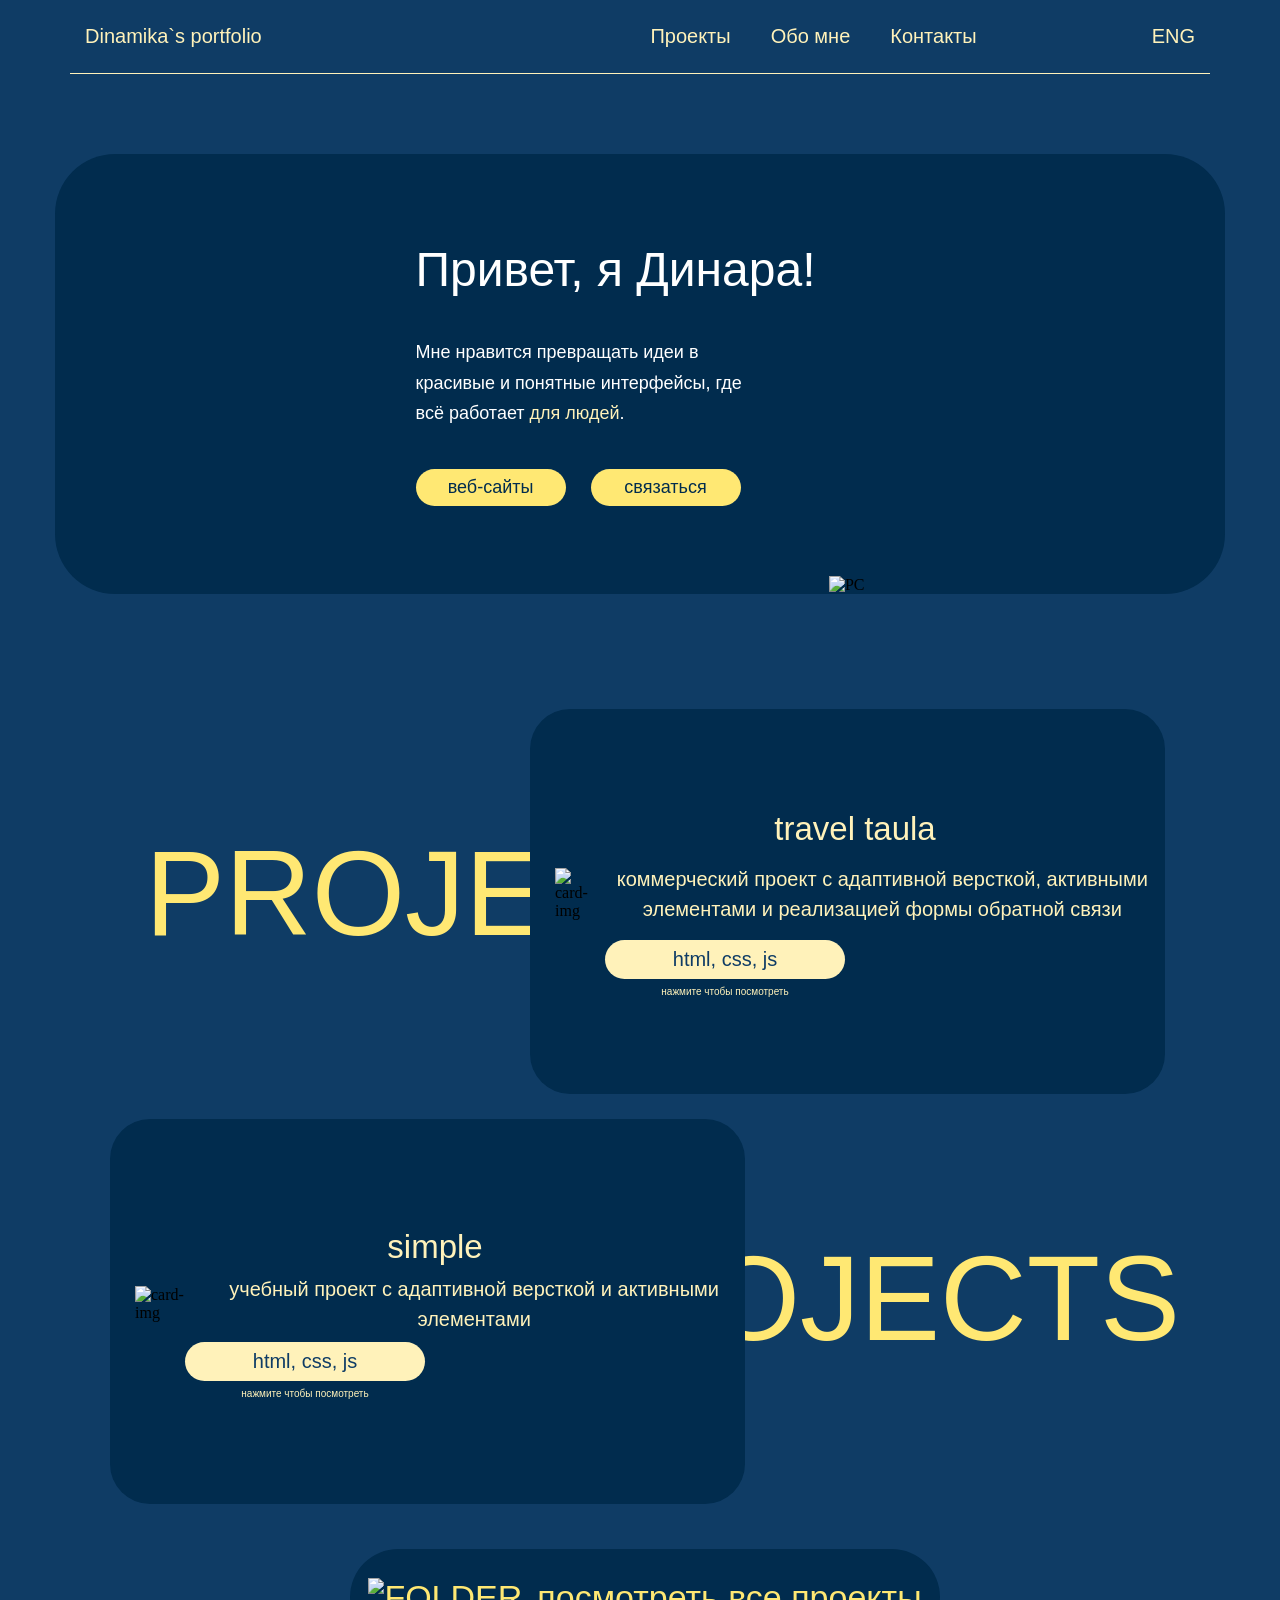
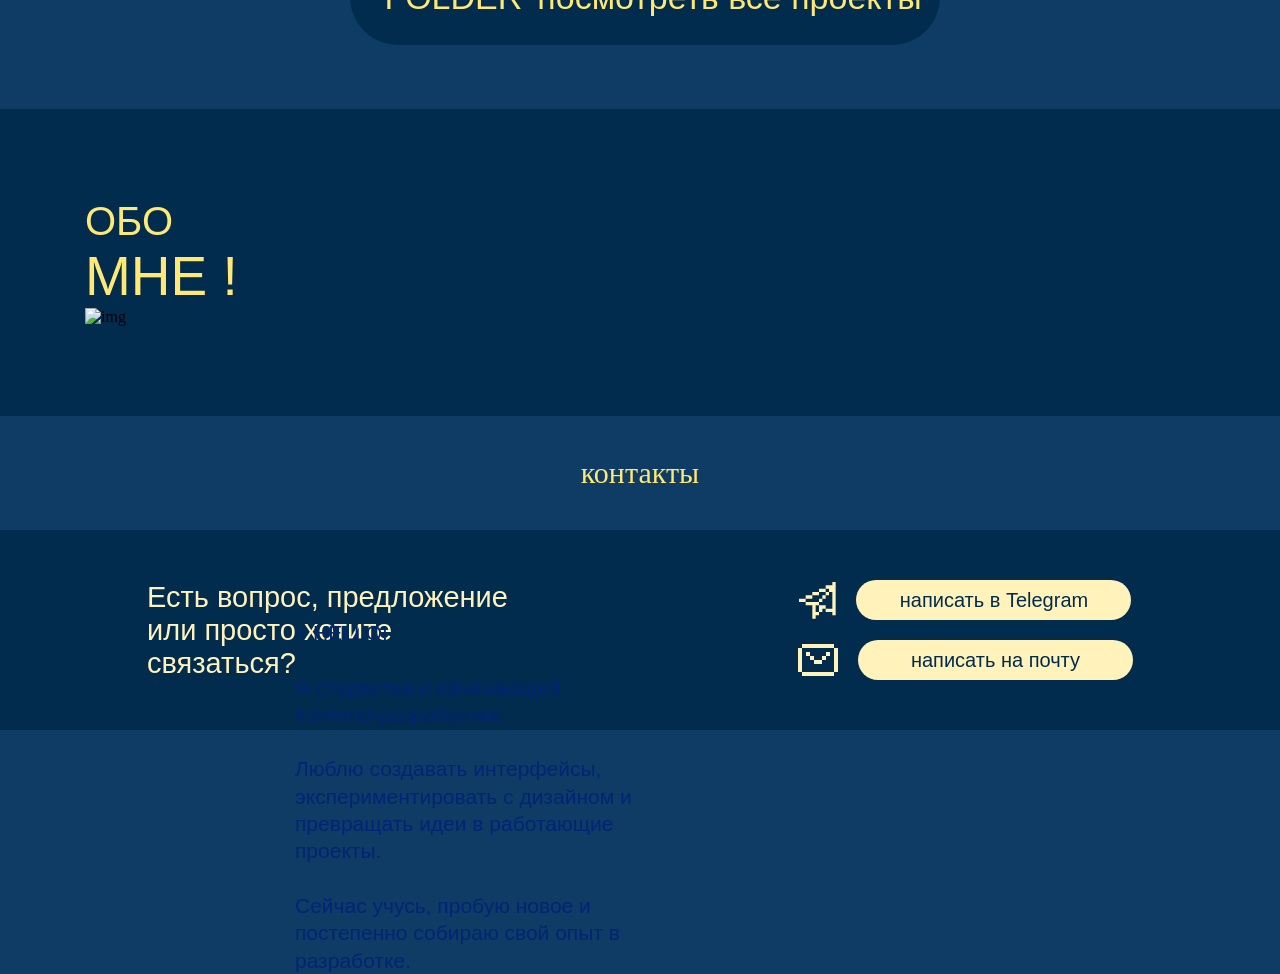
==== index.html @ 80b7e53b "Add files via upload" ====
<!DOCTYPE html>
<html lang="en">
<head>
    <meta charset="UTF-8">
    <meta name="viewport" content="width=device-width, initial-scale=1.0">
    <title>Dinamika`s portfolio</title>
    <link rel="stylesheet" href="style.css">
</head>
<body>
    <header class="header">
        <div class="container">
            <h2 class="header-title">Dinamika`s portfolio</h2>
            <div class="header-btns">
                <div class="header-orient-btns">
                    <a href="#" class="header-btn" id="header-text">Проекты</a>
                    <a href="#" class="header-btn" id="header-text">Обо мне</a>
                    <a href="#" class="header-btn" id="header-text">Контакты</a>
                </div> 
                <div class="header-contact-btns"> 
                    <a class="header-contact-btn" id="header-text"><img src="ICONS/TG.svg" alt=""></a>
                    <a class="header-contact-btn" id="header-text"><img src="ICONS/MAIL.svg" alt=""></a>
                    <a class="header-contact-btn" id="header-text"><img src="ICONS/THEME.svg" alt=""></a>
                    <a class="header-lang-a" id="header-text">ENG</a>
                </div>
            </div>
        </div>
    </header>
    <main>
        <section class="welcome">
            <div class="container">
                <div class="welcome-text">
                    <p class="welcome-title">Привет, я Динара! <img src="ICONS/hi-gif-ezgif.com-reverse.webp" alt="" class="hi-img"></p>
                    <p class="welcome-desc">Мне нравится превращать идеи
                        в красивые и понятные интерфейсы, 
                        где всё работает <span id="welcome-desc-span">для людей</span>.</p>
                    <div class="welcome-btns">
                        <button class="welcome-btn">веб-сайты</button>
                        <button class="welcome-btn">связаться</button>
                    </div>
                </div>
                <img src="IMAGES/PC.png" alt="PC" class="welcome-img">
            </div>
        </section>
        <section class="projects">
            <div class="container">
                <h2 class="PROJECTS-title1">PROJECTS</h2>
                <div class="project-card1">
                    <p class="card-title">travel taula</p>
                    <div class="card-img-and-desc">
                        <img src="IMAGES/card-img1.png" alt="card-img" class="card-img">
                        <p class="card-desc">коммерческий проект с адаптивной версткой, активными элементами и реализацией формы обратной связи</p>
                    </div>
                    <div class="card-btns">
                        <button class="card-btn">html, css, js</button>
                        <p class="card-mini-desc">нажмите чтобы посмотреть</p>
                    </div>
                </div>
                <h2 class="PROJECTS-title2">PROJECTS</h2>
                <div class="project-card2">
                    <p class="card-title">simple</p>
                    <div class="card-img-and-desc">
                        <img src="IMAGES/card-img2.png" alt="card-img" class="card-img">
                        <p class="card-desc">учебный проект 
                                        с адаптивной версткой
                                        и активными элементами
                                    </p>
                    </div>
                    <div class="card-btns">                        
                        <button class="card-btn">html, css, js</button>
                        <p class="card-mini-desc">нажмите чтобы посмотреть</p>
                    </div>
                </div>
                <button class="projects-all-btn">
                    <img src="ICONS/FOLDER.png" alt="FOLDER" class="folder-icon">
                    <p class="watch-all">посмотреть все проекты</p>
                </button>
            </div>
        </section>
        <section class="aboutme">
            <div class="container">
                <p class="aboutme-title">ОБО <br><span id="aboutme-title-part">МНЕ !</span></p>
                <img src="IMAGES/about-bg.png" alt="img" class="aboutme-bg-img">
                <p class="about-me-text">> HELLO!<br>
                                            <br>
                                            Я студентка и начинающий
                                            frontend-разработчик.<br>
                                            <br>
                                            Люблю создавать интерфейсы,
                                            экспериментировать с дизайном
                                            и превращать идеи в работающие
                                            проекты.<br>
                                            <br>
                                            Сейчас учусь, пробую новое
                                            и постепенно собираю свой
                                            опыт в разработке.</p>
            </div>
        </section>
        <section class="contacts-title-section">
            <p class="contacts-title">контакты</p>
        </section>
        <section class="contacts">
            <div class="container">
                <p class="contancts-desc">Есть вопрос, предложение<br>или просто хотите<br>связаться?</p>
                <div class="contancts-btns">
                    <div class="contact-tg-btn">
                        <svg width="37" height="37" viewBox="0 0 37 37" fill="none" xmlns="http://www.w3.org/2000/svg">
  <path d="M33.3333 33.3333H36.6667V0H33.3333V3.33333H26.6667V6.66667H30V10H33.3333V26.6667H26.6667V30H33.3333V33.3333ZM0 20H6.66667V16.6667H0V20ZM13.3333 36.6667H16.6667V33.3333H20V30H16.6667V23.3333H20V20H6.66667V23.3333H13.3333V36.6667ZM6.66667 16.6667H13.3333V13.3333H6.66667V16.6667ZM20 30H23.3333V26.6667H26.6667V23.3333H20V30ZM20 20H23.3333V16.6667H20V20ZM13.3333 13.3333H20V10H13.3333V13.3333ZM23.3333 16.6667H26.6667V13.3333H23.3333V16.6667ZM20 10H26.6667V6.66667H20V10ZM26.6667 13.3333H30V10H26.6667V13.3333Z" fill="#FFF2BA" /></svg>
                        <button class="tg-btn"><a class="tg-btn" href="https://t.me/wuqepo">написать в Telegram</a></button>
                    </div>
                    <div class="contact-mail-btn">
                        <svg width="40" height="32" viewBox="0 0 40 32" fill="none" xmlns="http://www.w3.org/2000/svg">
  <path d="M8 8H12V12H8V8ZM12 12H16V16H12V12ZM32 8H28V12H32V8ZM28 12H24V16H28V12ZM16 16H24V20H16V16ZM0 4H4V28H0V4ZM36 4H40V28H36V4ZM4 0H36V4H4V0ZM4 28H36V32H4V28Z" fill="#FFF2BA" />
                        </svg>
                        <button class="mail-btn"><a class="mail-btn" href="mailto:dinara.otarowa@yandex.ru">написать на почту</a></button>
                    </div>
                </div>
            </div>
        </section>
    </main>
</body>
</html>
---- style.css ----
@font-face {
    font-family: 'PIXY';
    /* Точное имя файла в той же папке */
    src: url('FONTS/PIXY.ttf') format('truetype');
    font-weight: normal;
    font-style: normal;
}

@font-face {
    font-family: '20db';
    src: url('FONTS/20db.otf') format('opentype'); /* Если файл .otf, то format('opentype') */
    font-weight: normal;
    font-style: normal;
}
@font-face {
    font-family: 'Igra Sans';
    src: url('FONTS/IgraSans.otf') format('opentype'); /* Если файл .otf, то format('opentype') */
    font-weight: normal;
    font-style: normal;
}


:root {
    --5: #FFE873;
    --4: #03415A;
    --3: #012c4e;
	--2: #0f3c65;
	--1: #fff2ba;
    --font-family: "PIXY", sans-serif;
    --second-family: "Igra Sans", sans-serif;
    --third-family: "Inter", sans-serif;
    --font3: "Consolas", sans-serif;
    --font4: "Bondi", sans-serif;
    --font-weight-regular: 400;
}

body {
    background-color: #0F3C65;
    margin:0;
}

button {
    cursor: pointer;
}

button:hover {
    transform: translateY(-2px);
}

p,
h2,
img {
    margin: 0px;
}

a{
    color: #000000;
    text-decoration: none;
    cursor: pointer;
}

a img:hover{
    color: #E8D88F;
}

button {
    background: none;
    border: none;
    padding: 0;
}
.container{
    padding: 0 15px 0 15px;
    min-width: 1110px;
}


/* HEADER */
#header-text {
    font-family: var(--font-family);
    font-weight: 400;
    font-size: 20px;
    color: var(--1);
}

#header-text:hover{
    color: #E8D88F;
}
.header {
    display: flex;
    justify-content: center;
    align-items: center;
}
.header .container {
    display: flex;
    flex-direction: row;
    align-items: center;
    justify-content: space-between;
    border-bottom: 1px solid var(--1);
    padding: 25px 15px 25px 15px;

}
.header-title {
    font-family: var(--font-family);
    font-weight: 400;
    font-size: 20px;
    color: var(--1);
}
.header-btns {
    display: flex;
    flex-direction: row;
    justify-content: space-between;
    align-items: center;
    gap: 100px;
}
/* .header-btn {
} */
.header-contact-btns {
    display: flex;
    flex-direction: row;
    align-items: center;
    justify-content: center;
    gap: 25px;
}
.header-orient-btns {
    display: flex;
    flex-direction: row;
    align-items: center;
    justify-content: center;
    gap: 40px;
}
.header-contact-btn {
    display: flex;
    flex-direction: row;
    align-items: center;
    justify-content: center;
}

.welcome {
    display: flex;
    align-items: center;
    justify-content: center;
    margin-top: 80px;
}
.welcome .container {
    display: flex;
    flex-direction: row;
    justify-content: center;
    align-items: center;
    width: 1140px;
    height: 440px;
    background-color: var(--3);
    border-radius: 60px;
}
.welcome-text {
    display: flex;
    flex-direction: column;
    gap: 40px;
}
.welcome-title {
    font-weight: 400;
    font-size: 48px;
    text-align: center;
    color: #fff;
    font-family: var(--second-family);
}
.hi-img {
    width: 60px;
    height: auto;
}
.welcome-desc {
    font-weight: var(--font-weight-regular);
    font-size: 18px;
    line-height: 1.7;
    color: #fff;
    font-family: var(--second-family);
    width: 350px;
}
.welcome-btns {
    display: flex;
    gap: 25px;
}
.welcome-btn {
    font-family: var(--font-family);
    font-size: 18px;
    color: var(--3);
    width: 150px;
    height: 37px;
    border-radius: 30px;
    background-color: var(--5);
}
.welcome-btn:hover {
    background-color: #E8D35A;

}
.welcome-img {
    align-self: flex-end;
}

.welcome-img:hover {
    transform: scale(0.9);
}

#welcome-desc-span {
    color: var(--1);
}
/* PROJECTS */
.projects {
    display: flex;
    align-items: center;
    justify-content: center;
    margin-top: 115px;
}
.projects .container {
    position: relative;
    min-height: 1000px;
    /* display: flex;
    flex-direction: column;
    align-items: flex-end;
    justify-content: center; */
}
.PROJECTS-title1 {
    position: absolute;
    top: 115px;
    left: 75px;

    font-family: var(--font4);
    font-weight: 400;
    font-size: 120px;
    color: var(--5);
}
.PROJECTS-title2 {
    position: absolute;
    top: 520px;
    left: 470px;

    font-family: var(--font4);
    font-weight: 400;
    font-size: 120px;
    text-align: center;
    color: var(--5);
}
.project-card1 {
    position: absolute;
    top: 0;
    left: 460px;
    z-index: 1;
    
    display: flex;
    flex-direction: column;
    align-items: center;
    justify-content: center;
    padding: 10px 10px 5px 25px;
    width: 600px;
    height: 370px;
    background: var(--3);
    border-radius: 40px;
}
.project-card2 {
    position: absolute;
    top: 410px;
    left: 40px;
    z-index: 1;

    display: flex;
    flex-direction: column;
    align-items: center;
    justify-content: center;
    padding: 10px 10px 5px 25px;
    width: 600px;
    height: 370px;
    background: var(--3);
    border-radius: 40px;
}
.card-title {
    font-family: var(--font-family);
    font-size: 33px;
    text-align: center;
    color: var(--1);
    font-weight: 400;
}
.card-img-and-desc{
    display: flex;
    flex-direction: row;
    align-items: center;
    gap: 15px;
}
.card-desc {
    font-family: var(--second-family);
    font-weight: 400;
    font-size: 20px;
    line-height: 1.5;
    text-align: center;
    color: var(--1);
}
.card-img {
    margin: 20px 0 20px 0;
}
.card-btns {
    display: flex;
    flex-direction: column;
    align-self: flex-start;
    margin-left: 50px;
    gap: 5px;
}
.card-btn {
    border-radius: 50px;
    height: 39px;
    width: 240px;
    font-family: var(--font-family);
    font-size: 20px;
    text-align: center;
    color: var(--2);
    font-weight: 400;
    background: var(--1)
}
.card-mini-desc {
    font-family: var(--second-family);
    font-size: 10px;
    line-height: 1.5;
    text-align: center;
    color: var(--1);
    font-weight: 400;
}
.projects-all-btn {
    display: flex;
    flex-direction: row;
    justify-content: center;
    align-items: center;
    gap: 15px;

    position: absolute;
    top: 840px;
    left: 280px;

    font-family: var(--font-family);
    font-weight: 400;
    font-size: 34px;
    color: var(--5);
    border-radius: 80px;
    width: 590px;
    height: 96px;
    background: var(--3);
}

.projects-all-btn:hover {
    background-color: #042947;
    transform: translateY(-2px);
}

/* ABOUT ME */

.aboutme {
    display: flex;
    align-items: center;
    justify-content: center;
    background-color: var(--3);
    padding: 90px 0 90px 0;
}
.aboutme .container {
    position: relative;
}
.aboutme-title {
    font-family: var(--font4);
    font-weight: 400;
    font-size: 40px;
    color: var(--5);
}
#aboutme-title-part {
    font-family: "20db", sans-serif;
    font-size: 55px;
}
.aboutme-bg-img {
    position: relative;
}
.about-me-text {
    position: absolute;
    top: 420px;
    left: 225px;
    width: 350px;
    height: 350px;
    font-family: var(--font3);
    font-weight: 400;
    font-size: 21px;
    line-height: 1.3;
    color: #002576;
}
/* TITLE OF CONTACTS */
.contacts-title-section{
    display: flex;
    justify-content: center;
    align-items: center;
    margin: 40px 0 40px 0;
}
.contacts-title {
    align-self: center;
    font-family: '20db';
    font-weight: 400;
    font-size: 30px;
    color: var(--5);
}
/* CONTACTS */

.contacts {
    display: flex;
    flex-direction: column;
    align-items: center;
    justify-content: center;
    background-color: var(--3)
}
.contacts .container {
    display: flex;
    flex-direction: row;
    align-items: center;
    justify-content: center;
    gap: 290px;
    padding: 50px 55px 50px 55px;
}
.contancts-desc {
    font-family: var(--font-family);
    font-weight: 400;
    font-size: 29px;
    color: var(--1);
}
.contancts-btns {
    display: flex;
    flex-direction: column;
    gap: 20px;
}
.contact-tg-btn {
    display: flex;
    flex-direction: row;
    gap:20px;
    align-items: center;
    justify-content: center;
}
.contact-mail-btn{
    display: flex;
    flex-direction: row;
    gap:20px;
    align-items: center;
    justify-content: center;
}
.tg-btn {
    background-color: var(--1);
    font-family: var(--font-family);
    font-weight: 400;
    font-size: 20px;
    color: var(--3);
    border-radius: 30px;
    width: 275px;
    height: 40px;
}
.mail-btn {
    background-color: var(--1);
    font-family: var(--font-family);
    font-weight: 400;
    font-size: 20px;
    color: var(--3);
    border-radius: 30px;
    width: 275px;
    height: 40px;
}
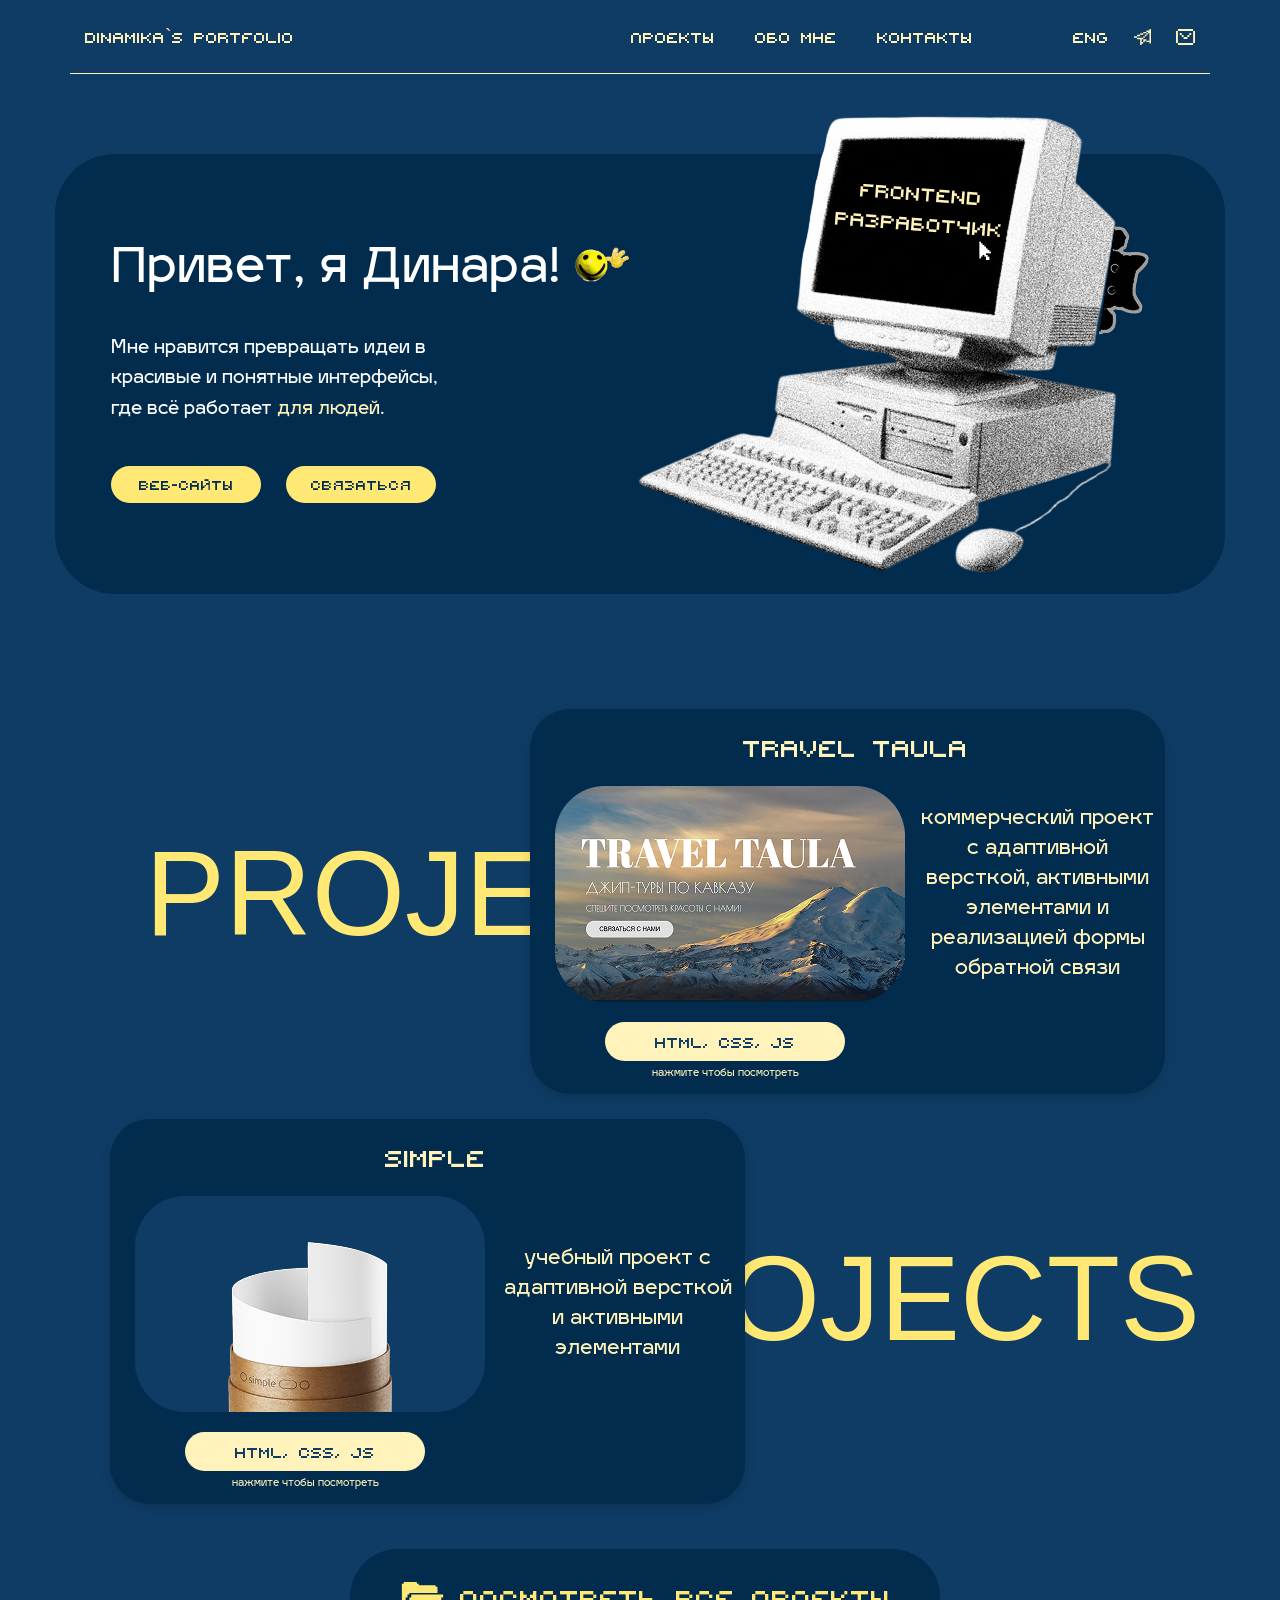
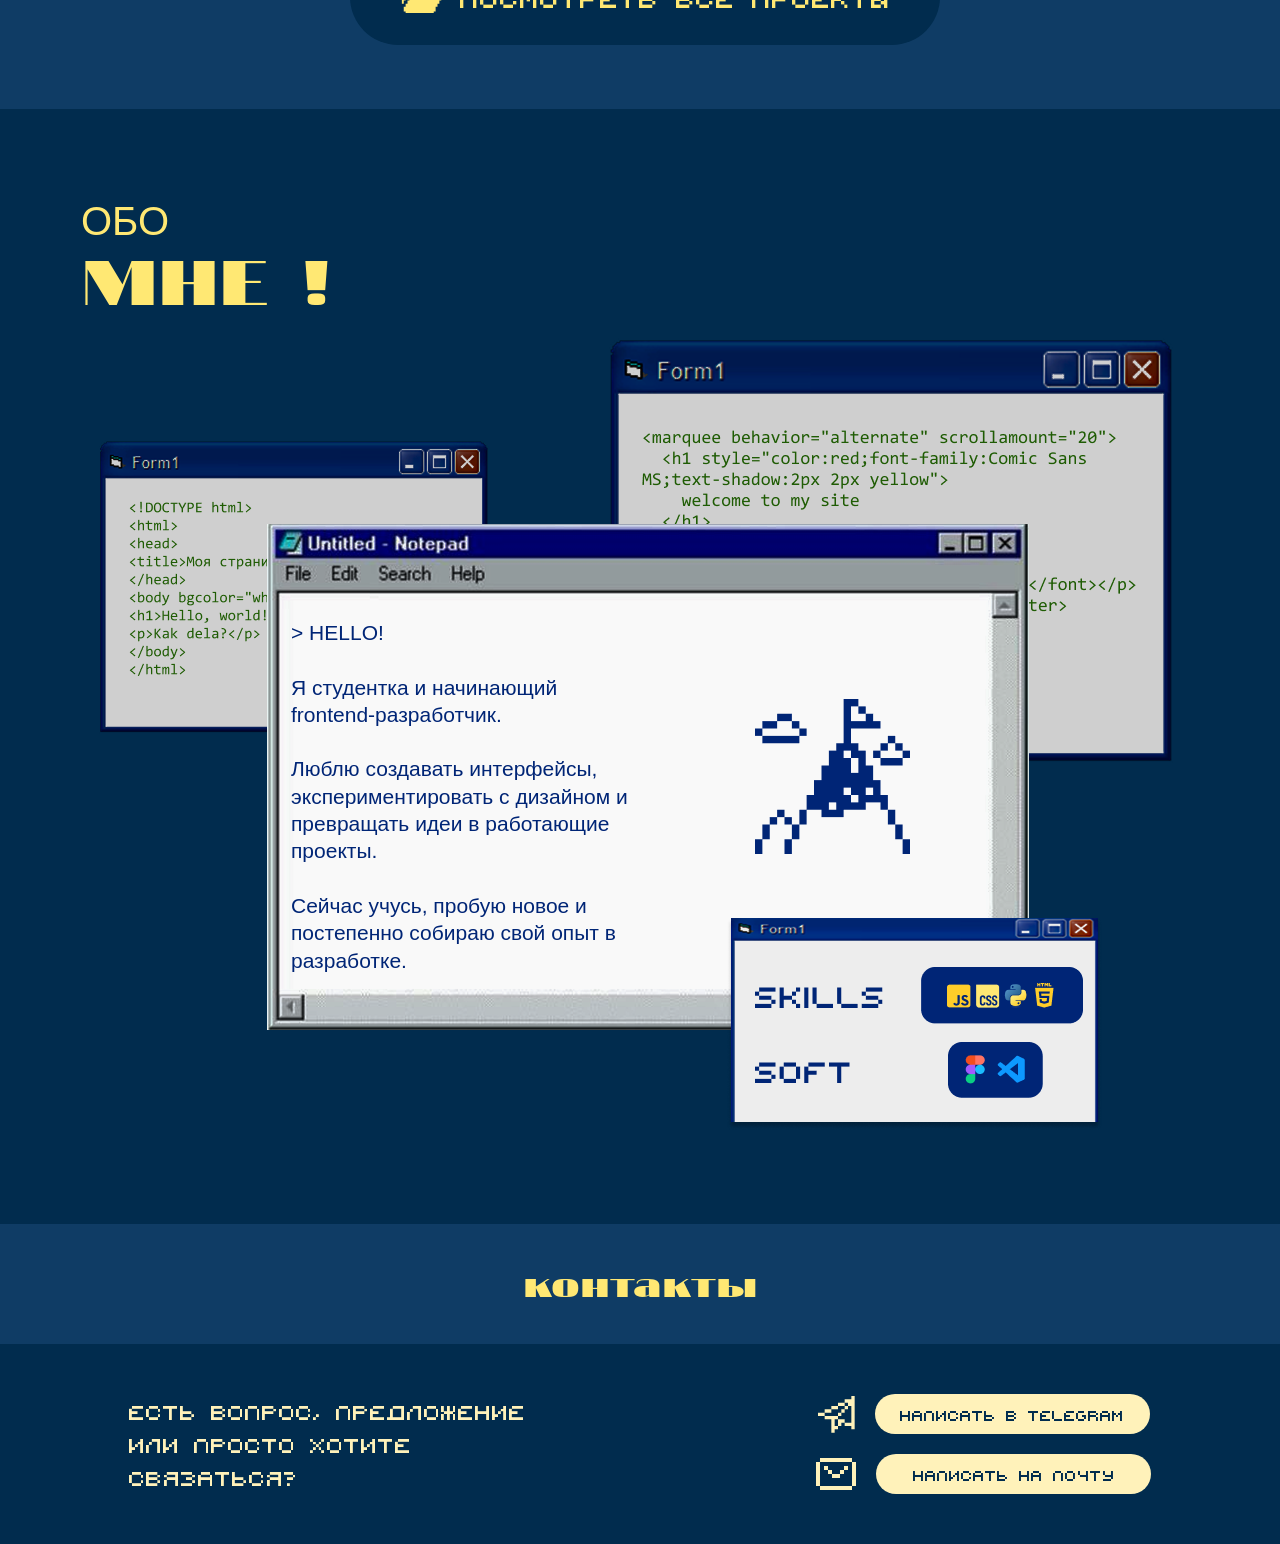
==== commit d672a6cc: "Обновление портфолио" ====
--- a/index.html
+++ b/index.html
@@ -1,123 +1,126 @@
-<!DOCTYPE html>
-<html lang="en">
-<head>
-    <meta charset="UTF-8">
-    <meta name="viewport" content="width=device-width, initial-scale=1.0">
-    <title>Dinamika`s portfolio</title>
-    <link rel="stylesheet" href="style.css">
-</head>
-<body>
-    <header class="header">
-        <div class="container">
-            <h2 class="header-title">Dinamika`s portfolio</h2>
-            <div class="header-btns">
-                <div class="header-orient-btns">
-                    <a href="#" class="header-btn" id="header-text">Проекты</a>
-                    <a href="#" class="header-btn" id="header-text">Обо мне</a>
-                    <a href="#" class="header-btn" id="header-text">Контакты</a>
-                </div> 
-                <div class="header-contact-btns"> 
-                    <a class="header-contact-btn" id="header-text"><img src="ICONS/TG.svg" alt=""></a>
-                    <a class="header-contact-btn" id="header-text"><img src="ICONS/MAIL.svg" alt=""></a>
-                    <a class="header-contact-btn" id="header-text"><img src="ICONS/THEME.svg" alt=""></a>
-                    <a class="header-lang-a" id="header-text">ENG</a>
-                </div>
-            </div>
-        </div>
-    </header>
-    <main>
-        <section class="welcome">
-            <div class="container">
-                <div class="welcome-text">
-                    <p class="welcome-title">Привет, я Динара! <img src="ICONS/hi-gif-ezgif.com-reverse.webp" alt="" class="hi-img"></p>
-                    <p class="welcome-desc">Мне нравится превращать идеи
-                        в красивые и понятные интерфейсы, 
-                        где всё работает <span id="welcome-desc-span">для людей</span>.</p>
-                    <div class="welcome-btns">
-                        <button class="welcome-btn">веб-сайты</button>
-                        <button class="welcome-btn">связаться</button>
-                    </div>
-                </div>
-                <img src="IMAGES/PC.png" alt="PC" class="welcome-img">
-            </div>
-        </section>
-        <section class="projects">
-            <div class="container">
-                <h2 class="PROJECTS-title1">PROJECTS</h2>
-                <div class="project-card1">
-                    <p class="card-title">travel taula</p>
-                    <div class="card-img-and-desc">
-                        <img src="IMAGES/card-img1.png" alt="card-img" class="card-img">
-                        <p class="card-desc">коммерческий проект с адаптивной версткой, активными элементами и реализацией формы обратной связи</p>
-                    </div>
-                    <div class="card-btns">
-                        <button class="card-btn">html, css, js</button>
-                        <p class="card-mini-desc">нажмите чтобы посмотреть</p>
-                    </div>
-                </div>
-                <h2 class="PROJECTS-title2">PROJECTS</h2>
-                <div class="project-card2">
-                    <p class="card-title">simple</p>
-                    <div class="card-img-and-desc">
-                        <img src="IMAGES/card-img2.png" alt="card-img" class="card-img">
-                        <p class="card-desc">учебный проект 
-                                        с адаптивной версткой
-                                        и активными элементами
-                                    </p>
-                    </div>
-                    <div class="card-btns">                        
-                        <button class="card-btn">html, css, js</button>
-                        <p class="card-mini-desc">нажмите чтобы посмотреть</p>
-                    </div>
-                </div>
-                <button class="projects-all-btn">
-                    <img src="ICONS/FOLDER.png" alt="FOLDER" class="folder-icon">
-                    <p class="watch-all">посмотреть все проекты</p>
-                </button>
-            </div>
-        </section>
-        <section class="aboutme">
-            <div class="container">
-                <p class="aboutme-title">ОБО <br><span id="aboutme-title-part">МНЕ !</span></p>
-                <img src="IMAGES/about-bg.png" alt="img" class="aboutme-bg-img">
-                <p class="about-me-text">> HELLO!<br>
-                                            <br>
-                                            Я студентка и начинающий
-                                            frontend-разработчик.<br>
-                                            <br>
-                                            Люблю создавать интерфейсы,
-                                            экспериментировать с дизайном
-                                            и превращать идеи в работающие
-                                            проекты.<br>
-                                            <br>
-                                            Сейчас учусь, пробую новое
-                                            и постепенно собираю свой
-                                            опыт в разработке.</p>
-            </div>
-        </section>
-        <section class="contacts-title-section">
-            <p class="contacts-title">контакты</p>
-        </section>
-        <section class="contacts">
-            <div class="container">
-                <p class="contancts-desc">Есть вопрос, предложение<br>или просто хотите<br>связаться?</p>
-                <div class="contancts-btns">
-                    <div class="contact-tg-btn">
-                        <svg width="37" height="37" viewBox="0 0 37 37" fill="none" xmlns="http://www.w3.org/2000/svg">
-  <path d="M33.3333 33.3333H36.6667V0H33.3333V3.33333H26.6667V6.66667H30V10H33.3333V26.6667H26.6667V30H33.3333V33.3333ZM0 20H6.66667V16.6667H0V20ZM13.3333 36.6667H16.6667V33.3333H20V30H16.6667V23.3333H20V20H6.66667V23.3333H13.3333V36.6667ZM6.66667 16.6667H13.3333V13.3333H6.66667V16.6667ZM20 30H23.3333V26.6667H26.6667V23.3333H20V30ZM20 20H23.3333V16.6667H20V20ZM13.3333 13.3333H20V10H13.3333V13.3333ZM23.3333 16.6667H26.6667V13.3333H23.3333V16.6667ZM20 10H26.6667V6.66667H20V10ZM26.6667 13.3333H30V10H26.6667V13.3333Z" fill="#FFF2BA" /></svg>
-                        <button class="tg-btn"><a class="tg-btn" href="https://t.me/wuqepo">написать в Telegram</a></button>
-                    </div>
-                    <div class="contact-mail-btn">
-                        <svg width="40" height="32" viewBox="0 0 40 32" fill="none" xmlns="http://www.w3.org/2000/svg">
-  <path d="M8 8H12V12H8V8ZM12 12H16V16H12V12ZM32 8H28V12H32V8ZM28 12H24V16H28V12ZM16 16H24V20H16V16ZM0 4H4V28H0V4ZM36 4H40V28H36V4ZM4 0H36V4H4V0ZM4 28H36V32H4V28Z" fill="#FFF2BA" />
-                        </svg>
-                        <button class="mail-btn"><a class="mail-btn" href="mailto:dinara.otarowa@yandex.ru">написать на почту</a></button>
-                    </div>
-                </div>
-            </div>
-        </section>
-    </main>
-</body>
-</html>
-
-
+<!DOCTYPE html>
+<html lang="en">
+<head>
+    <meta charset="UTF-8">
+    <meta name="viewport" content="width=device-width, initial-scale=1.0">
+    <title>Dinamika`s portfolio</title>
+    <link rel="stylesheet" href="style.css">
+</head>
+<body>
+    <header class="header">
+        <div class="container">
+            <h2 class="header-title">Dinamika`s portfolio</h2>
+            <div class="header-btns">
+                <nav class="header-orient-btns">
+                    <a href="projects.html" class="header-btn" id="header-text">Проекты</a>
+                    <a href="#aboutme" class="header-btn" id="header-text">Обо мне</a>
+                    <a href="#contacts" class="header-btn" id="header-text">Контакты</a>
+                </nav> 
+                <nav class="header-contact-btns"> 
+                    <a class="header-lang-a" id="header-text">ENG</a>
+                    <a class="header-contact-btn" id="header-text" href="https://t.me/wuqepo"><svg width="17" height="16" viewBox="0 0 17 16" fill="none" xmlns="http://www.w3.org/2000/svg">
+  <path d="M15.4545 14.5455H17V0H15.4545V1.45455H12.3636V2.90909H13.9091V4.36364H15.4545V11.6364H12.3636V13.0909H15.4545V14.5455ZM0 8.72727H3.09091V7.27273H0V8.72727ZM6.18182 16H7.72727V14.5455H9.27273V13.0909H7.72727V10.1818H9.27273V8.72727H3.09091V10.1818H6.18182V16ZM3.09091 7.27273H6.18182V5.81818H3.09091V7.27273ZM9.27273 13.0909H10.8182V11.6364H12.3636V10.1818H9.27273V13.0909ZM9.27273 8.72727H10.8182V7.27273H9.27273V8.72727ZM6.18182 5.81818H9.27273V4.36364H6.18182V5.81818ZM10.8182 7.27273H12.3636V5.81818H10.8182V7.27273ZM9.27273 4.36364H12.3636V2.90909H9.27273V4.36364ZM12.3636 5.81818H13.9091V4.36364H12.3636V5.81818Z" fill="currentColor" />
+</svg></a>
+                    <a class="header-contact-btn" id="header-text" href="mailto:dinara.otarowa@yandex.ru"><svg width="19" height="16" viewBox="0 0 19 16" fill="none" xmlns="http://www.w3.org/2000/svg">
+  <path d="M3.8 4H5.7V6H3.8V4ZM5.7 6H7.6V8H5.7V6ZM15.2 4H13.3V6H15.2V4ZM13.3 6H11.4V8H13.3V6ZM7.6 8H11.4V10H7.6V8ZM0 2H1.9V14H0V2ZM17.1 2H19V14H17.1V2ZM1.9 0H17.1V2H1.9V0ZM1.9 14H17.1V16H1.9V14Z" fill="currentColor" />
+</svg></a>
+                </nav>
+            </div>
+        </div>
+    </header>
+    <main>
+        <section class="welcome">
+            <div class="container">
+                <div class="welcome-text">
+                    <p class="welcome-title">Привет, я Динара! <img src="ICONS/hi-gif-ezgif.com-reverse.webp" alt="" class="hi-img"></p>
+                    <p class="welcome-desc">Мне нравится превращать идеи
+                        в красивые и понятные интерфейсы, 
+                        где всё работает <span id="welcome-desc-span">для людей</span>.</p>
+                    <div class="welcome-btns">
+                        <button class="welcome-btn">веб-сайты</button>
+                        <button class="welcome-btn">связаться</button>
+                    </div>
+                </div>
+                <img src="IMAGES/PC.png" alt="PC" class="welcome-img">
+            </div>
+        </section>
+        <section class="projects">
+            <div class="container">
+                <h2 class="PROJECTS-title1">PROJECTS</h2>
+                <div class="project-card1">
+                    <p class="card-title">travel taula</p>
+                    <div class="card-img-and-desc">
+                        <img src="IMAGES/card-img1.png" alt="card-img" class="card-img">
+                        <p class="card-desc">коммерческий проект с адаптивной версткой, активными элементами и реализацией формы обратной связи</p>
+                    </div>
+                    <div class="card-btns">
+                        <button class="card-btn">html, css, js</button>
+                        <p class="card-mini-desc">нажмите чтобы посмотреть</p>
+                    </div>
+                </div>
+                <h2 class="PROJECTS-title2">PROJECTS</h2>
+                <div class="project-card2">
+                    <p class="card-title">simple</p>
+                    <div class="card-img-and-desc">
+                        <img src="IMAGES/card-img2.png" alt="card-img" class="card-img">
+                        <p class="card-desc">учебный проект 
+                                        с адаптивной версткой
+                                        и активными элементами
+                                    </p>
+                    </div>
+                    <div class="card-btns">                        
+                        <button class="card-btn">html, css, js</button>
+                        <p class="card-mini-desc">нажмите чтобы посмотреть</p>
+                    </div>
+                </div>
+                <button class="projects-all-btn">
+                    <img src="ICONS/FOLDER.svg" alt="FOLDER" class="folder-icon">
+                    <a class="watch-all" href="projects.html">посмотреть все проекты</a>
+                </button>
+            </div>
+        </section>
+        <section class="aboutme" id='aboutme'>
+            <div class="container">
+                <p class="aboutme-title">ОБО <br><span id="aboutme-title-part">МНЕ !</span></p>
+                <img src="IMAGES/about-bg.png" alt="img" class="aboutme-bg-img">
+                <p class="about-me-text">> HELLO!<br>
+                                            <br>
+                                            Я студентка и начинающий
+                                            frontend-разработчик.<br>
+                                            <br>
+                                            Люблю создавать интерфейсы,
+                                            экспериментировать с дизайном
+                                            и превращать идеи в работающие
+                                            проекты.<br>
+                                            <br>
+                                            Сейчас учусь, пробую новое
+                                            и постепенно собираю свой
+                                            опыт в разработке.</p>
+            </div>
+        </section>
+        <section class="contacts-title-section">
+            <p class="contacts-title">контакты</p>
+        </section>
+        <section class="contacts" id="contacts">
+            <div class="container">
+                <p class="contancts-desc">Есть вопрос, предложение<br>или просто хотите<br>связаться?</p>
+                <div class="contancts-btns">
+                    <div class="contact-tg-btn">
+                        <svg width="37" height="37" viewBox="0 0 37 37" fill="none" xmlns="http://www.w3.org/2000/svg">
+  <path d="M33.3333 33.3333H36.6667V0H33.3333V3.33333H26.6667V6.66667H30V10H33.3333V26.6667H26.6667V30H33.3333V33.3333ZM0 20H6.66667V16.6667H0V20ZM13.3333 36.6667H16.6667V33.3333H20V30H16.6667V23.3333H20V20H6.66667V23.3333H13.3333V36.6667ZM6.66667 16.6667H13.3333V13.3333H6.66667V16.6667ZM20 30H23.3333V26.6667H26.6667V23.3333H20V30ZM20 20H23.3333V16.6667H20V20ZM13.3333 13.3333H20V10H13.3333V13.3333ZM23.3333 16.6667H26.6667V13.3333H23.3333V16.6667ZM20 10H26.6667V6.66667H20V10ZM26.6667 13.3333H30V10H26.6667V13.3333Z" fill="#FFF2BA" /></svg>
+                        <a href="https://t.me/wuqepo"><button class="tg-btn">написать в Telegram</button></a>
+                    </div>
+                    <div class="contact-mail-btn">
+                        <svg width="40" height="32" viewBox="0 0 40 32" fill="none" xmlns="http://www.w3.org/2000/svg">
+  <path d="M8 8H12V12H8V8ZM12 12H16V16H12V12ZM32 8H28V12H32V8ZM28 12H24V16H28V12ZM16 16H24V20H16V16ZM0 4H4V28H0V4ZM36 4H40V28H36V4ZM4 0H36V4H4V0ZM4 28H36V32H4V28Z" fill="#FFF2BA" />
+                        </svg>
+                        <a href="mailto:dinara.otarowa@yandex.ru"><button class="mail-btn">написать на почту</button></a>
+                    </div>
+                </div>
+            </div>
+        </section>
+    </main>
+</body>
+</html>
+
+
--- a/style.css
+++ b/style.css
@@ -1,462 +1,616 @@
-@font-face {
-    font-family: 'PIXY';
-    /* Точное имя файла в той же папке */
-    src: url('FONTS/PIXY.ttf') format('truetype');
-    font-weight: normal;
-    font-style: normal;
-}
-
-@font-face {
-    font-family: '20db';
-    src: url('FONTS/20db.otf') format('opentype'); /* Если файл .otf, то format('opentype') */
-    font-weight: normal;
-    font-style: normal;
-}
-@font-face {
-    font-family: 'Igra Sans';
-    src: url('FONTS/IgraSans.otf') format('opentype'); /* Если файл .otf, то format('opentype') */
-    font-weight: normal;
-    font-style: normal;
-}
-
-
-:root {
-    --5: #FFE873;
-    --4: #03415A;
-    --3: #012c4e;
-	--2: #0f3c65;
-	--1: #fff2ba;
-    --font-family: "PIXY", sans-serif;
-    --second-family: "Igra Sans", sans-serif;
-    --third-family: "Inter", sans-serif;
-    --font3: "Consolas", sans-serif;
-    --font4: "Bondi", sans-serif;
-    --font-weight-regular: 400;
-}
-
-body {
-    background-color: #0F3C65;
-    margin:0;
-}
-
-button {
-    cursor: pointer;
-}
-
-button:hover {
-    transform: translateY(-2px);
-}
-
-p,
-h2,
-img {
-    margin: 0px;
-}
-
-a{
-    color: #000000;
-    text-decoration: none;
-    cursor: pointer;
-}
-
-a img:hover{
-    color: #E8D88F;
-}
-
-button {
-    background: none;
-    border: none;
-    padding: 0;
-}
-.container{
-    padding: 0 15px 0 15px;
-    min-width: 1110px;
-}
-
-
-/* HEADER */
-#header-text {
-    font-family: var(--font-family);
-    font-weight: 400;
-    font-size: 20px;
-    color: var(--1);
-}
-
-#header-text:hover{
-    color: #E8D88F;
-}
-.header {
-    display: flex;
-    justify-content: center;
-    align-items: center;
-}
-.header .container {
-    display: flex;
-    flex-direction: row;
-    align-items: center;
-    justify-content: space-between;
-    border-bottom: 1px solid var(--1);
-    padding: 25px 15px 25px 15px;
-
-}
-.header-title {
-    font-family: var(--font-family);
-    font-weight: 400;
-    font-size: 20px;
-    color: var(--1);
-}
-.header-btns {
-    display: flex;
-    flex-direction: row;
-    justify-content: space-between;
-    align-items: center;
-    gap: 100px;
-}
-/* .header-btn {
-} */
-.header-contact-btns {
-    display: flex;
-    flex-direction: row;
-    align-items: center;
-    justify-content: center;
-    gap: 25px;
-}
-.header-orient-btns {
-    display: flex;
-    flex-direction: row;
-    align-items: center;
-    justify-content: center;
-    gap: 40px;
-}
-.header-contact-btn {
-    display: flex;
-    flex-direction: row;
-    align-items: center;
-    justify-content: center;
-}
-
-.welcome {
-    display: flex;
-    align-items: center;
-    justify-content: center;
-    margin-top: 80px;
-}
-.welcome .container {
-    display: flex;
-    flex-direction: row;
-    justify-content: center;
-    align-items: center;
-    width: 1140px;
-    height: 440px;
-    background-color: var(--3);
-    border-radius: 60px;
-}
-.welcome-text {
-    display: flex;
-    flex-direction: column;
-    gap: 40px;
-}
-.welcome-title {
-    font-weight: 400;
-    font-size: 48px;
-    text-align: center;
-    color: #fff;
-    font-family: var(--second-family);
-}
-.hi-img {
-    width: 60px;
-    height: auto;
-}
-.welcome-desc {
-    font-weight: var(--font-weight-regular);
-    font-size: 18px;
-    line-height: 1.7;
-    color: #fff;
-    font-family: var(--second-family);
-    width: 350px;
-}
-.welcome-btns {
-    display: flex;
-    gap: 25px;
-}
-.welcome-btn {
-    font-family: var(--font-family);
-    font-size: 18px;
-    color: var(--3);
-    width: 150px;
-    height: 37px;
-    border-radius: 30px;
-    background-color: var(--5);
-}
-.welcome-btn:hover {
-    background-color: #E8D35A;
-
-}
-.welcome-img {
-    align-self: flex-end;
-}
-
-.welcome-img:hover {
-    transform: scale(0.9);
-}
-
-#welcome-desc-span {
-    color: var(--1);
-}
-/* PROJECTS */
-.projects {
-    display: flex;
-    align-items: center;
-    justify-content: center;
-    margin-top: 115px;
-}
-.projects .container {
-    position: relative;
-    min-height: 1000px;
-    /* display: flex;
-    flex-direction: column;
-    align-items: flex-end;
-    justify-content: center; */
-}
-.PROJECTS-title1 {
-    position: absolute;
-    top: 115px;
-    left: 75px;
-
-    font-family: var(--font4);
-    font-weight: 400;
-    font-size: 120px;
-    color: var(--5);
-}
-.PROJECTS-title2 {
-    position: absolute;
-    top: 520px;
-    left: 470px;
-
-    font-family: var(--font4);
-    font-weight: 400;
-    font-size: 120px;
-    text-align: center;
-    color: var(--5);
-}
-.project-card1 {
-    position: absolute;
-    top: 0;
-    left: 460px;
-    z-index: 1;
-    
-    display: flex;
-    flex-direction: column;
-    align-items: center;
-    justify-content: center;
-    padding: 10px 10px 5px 25px;
-    width: 600px;
-    height: 370px;
-    background: var(--3);
-    border-radius: 40px;
-}
-.project-card2 {
-    position: absolute;
-    top: 410px;
-    left: 40px;
-    z-index: 1;
-
-    display: flex;
-    flex-direction: column;
-    align-items: center;
-    justify-content: center;
-    padding: 10px 10px 5px 25px;
-    width: 600px;
-    height: 370px;
-    background: var(--3);
-    border-radius: 40px;
-}
-.card-title {
-    font-family: var(--font-family);
-    font-size: 33px;
-    text-align: center;
-    color: var(--1);
-    font-weight: 400;
-}
-.card-img-and-desc{
-    display: flex;
-    flex-direction: row;
-    align-items: center;
-    gap: 15px;
-}
-.card-desc {
-    font-family: var(--second-family);
-    font-weight: 400;
-    font-size: 20px;
-    line-height: 1.5;
-    text-align: center;
-    color: var(--1);
-}
-.card-img {
-    margin: 20px 0 20px 0;
-}
-.card-btns {
-    display: flex;
-    flex-direction: column;
-    align-self: flex-start;
-    margin-left: 50px;
-    gap: 5px;
-}
-.card-btn {
-    border-radius: 50px;
-    height: 39px;
-    width: 240px;
-    font-family: var(--font-family);
-    font-size: 20px;
-    text-align: center;
-    color: var(--2);
-    font-weight: 400;
-    background: var(--1)
-}
-.card-mini-desc {
-    font-family: var(--second-family);
-    font-size: 10px;
-    line-height: 1.5;
-    text-align: center;
-    color: var(--1);
-    font-weight: 400;
-}
-.projects-all-btn {
-    display: flex;
-    flex-direction: row;
-    justify-content: center;
-    align-items: center;
-    gap: 15px;
-
-    position: absolute;
-    top: 840px;
-    left: 280px;
-
-    font-family: var(--font-family);
-    font-weight: 400;
-    font-size: 34px;
-    color: var(--5);
-    border-radius: 80px;
-    width: 590px;
-    height: 96px;
-    background: var(--3);
-}
-
-.projects-all-btn:hover {
-    background-color: #042947;
-    transform: translateY(-2px);
-}
-
-/* ABOUT ME */
-
-.aboutme {
-    display: flex;
-    align-items: center;
-    justify-content: center;
-    background-color: var(--3);
-    padding: 90px 0 90px 0;
-}
-.aboutme .container {
-    position: relative;
-}
-.aboutme-title {
-    font-family: var(--font4);
-    font-weight: 400;
-    font-size: 40px;
-    color: var(--5);
-}
-#aboutme-title-part {
-    font-family: "20db", sans-serif;
-    font-size: 55px;
-}
-.aboutme-bg-img {
-    position: relative;
-}
-.about-me-text {
-    position: absolute;
-    top: 420px;
-    left: 225px;
-    width: 350px;
-    height: 350px;
-    font-family: var(--font3);
-    font-weight: 400;
-    font-size: 21px;
-    line-height: 1.3;
-    color: #002576;
-}
-/* TITLE OF CONTACTS */
-.contacts-title-section{
-    display: flex;
-    justify-content: center;
-    align-items: center;
-    margin: 40px 0 40px 0;
-}
-.contacts-title {
-    align-self: center;
-    font-family: '20db';
-    font-weight: 400;
-    font-size: 30px;
-    color: var(--5);
-}
-/* CONTACTS */
-
-.contacts {
-    display: flex;
-    flex-direction: column;
-    align-items: center;
-    justify-content: center;
-    background-color: var(--3)
-}
-.contacts .container {
-    display: flex;
-    flex-direction: row;
-    align-items: center;
-    justify-content: center;
-    gap: 290px;
-    padding: 50px 55px 50px 55px;
-}
-.contancts-desc {
-    font-family: var(--font-family);
-    font-weight: 400;
-    font-size: 29px;
-    color: var(--1);
-}
-.contancts-btns {
-    display: flex;
-    flex-direction: column;
-    gap: 20px;
-}
-.contact-tg-btn {
-    display: flex;
-    flex-direction: row;
-    gap:20px;
-    align-items: center;
-    justify-content: center;
-}
-.contact-mail-btn{
-    display: flex;
-    flex-direction: row;
-    gap:20px;
-    align-items: center;
-    justify-content: center;
-}
-.tg-btn {
-    background-color: var(--1);
-    font-family: var(--font-family);
-    font-weight: 400;
-    font-size: 20px;
-    color: var(--3);
-    border-radius: 30px;
-    width: 275px;
-    height: 40px;
-}
-.mail-btn {
-    background-color: var(--1);
-    font-family: var(--font-family);
-    font-weight: 400;
-    font-size: 20px;
-    color: var(--3);
-    border-radius: 30px;
-    width: 275px;
-    height: 40px;
+@font-face {
+    font-family: 'PIXY';
+    /* Точное имя файла в той же папке */
+    src: url('FONTS/PIXY.ttf') format('truetype');
+    font-weight: normal;
+    font-style: normal;
+}
+
+@font-face {
+    font-family: '20db';
+    src: url('FONTS/20db.otf') format('opentype'); /* Если файл .otf, то format('opentype') */
+    font-weight: normal;
+    font-style: normal;
+}
+@font-face {
+    font-family: 'Igra Sans';
+    src: url('FONTS/IgraSans.otf') format('opentype'); /* Если файл .otf, то format('opentype') */
+    font-weight: normal;
+    font-style: normal;
+}
+
+
+:root {
+    --5: #FFE873;
+    --4: #03415A;
+    --3: #012c4e;
+	--2: #0f3c65;
+	--1: #fff2ba;
+    --font-family: "PIXY", sans-serif;
+    --second-family: "Igra Sans", sans-serif;
+    --third-family: "Inter", sans-serif;
+    --font3: "Consolas", sans-serif;
+    --font4: "Bondi", sans-serif;
+    --font-weight-regular: 400;
+}
+
+body {
+    background-color: #0F3C65;
+    margin:0;
+}
+
+button {
+    cursor: pointer;
+}
+
+button:hover {
+    transform: translateY(-2px);
+}
+
+p,
+h2,
+img {
+    margin: 0px;
+}
+
+a{
+    color: #000000;
+    text-decoration: none;
+    cursor: pointer;
+}
+
+a img:hover{
+    color: #E8D88F;
+}
+
+button {
+    background: none;
+    border: none;
+    padding: 0;
+}
+.container{
+    padding: 0 15px 0 15px;
+    min-width: 1110px;
+}
+
+
+/* HEADER */
+#header-text {
+    font-family: var(--font-family);
+    font-weight: 400;
+    font-size: 20px;
+    color: var(--1);
+}
+
+#header-text:hover{
+    color: #E8D88F;
+}
+.header {
+    display: flex;
+    justify-content: center;
+    align-items: center;
+}
+.header .container {
+    display: flex;
+    flex-direction: row;
+    align-items: center;
+    justify-content: space-between;
+    border-bottom: 1px solid var(--1);
+    padding: 25px 15px 25px 15px;
+
+}
+.header-title {
+    font-family: var(--font-family);
+    font-weight: 400;
+    font-size: 20px;
+    color: var(--1);
+}
+.header-btns {
+    display: flex;
+    flex-direction: row;
+    justify-content: space-between;
+    align-items: center;
+    gap: 100px;
+}
+/* .header-btn {
+} */
+.header-contact-btns {
+    display: flex;
+    flex-direction: row;
+    align-items: center;
+    justify-content: center;
+    gap: 25px;
+}
+.header-orient-btns {
+    display: flex;
+    flex-direction: row;
+    align-items: center;
+    justify-content: center;
+    gap: 40px;
+}
+.header-contact-btn {
+    display: flex;
+    flex-direction: row;
+    align-items: center;
+    justify-content: center;
+    color: var(--1);
+}
+.header-contact-btn:hover{
+    color: #E8D88F;
+}
+
+.welcome {
+    display: flex;
+    align-items: center;
+    justify-content: center;
+    margin-top: 80px;
+}
+.welcome .container {
+    display: flex;
+    flex-direction: row;
+    justify-content: center;
+    align-items: center;
+    width: 1140px;
+    height: 440px;
+    background-color: var(--3);
+    border-radius: 60px;
+}
+.welcome-text {
+    display: flex;
+    flex-direction: column;
+    gap: 40px;
+}
+.welcome-title {
+    font-weight: 400;
+    font-size: 48px;
+    text-align: center;
+    color: #fff;
+    font-family: var(--second-family);
+}
+.hi-img {
+    width: 60px;
+    height: auto;
+}
+.welcome-desc {
+    font-weight: var(--font-weight-regular);
+    font-size: 18px;
+    line-height: 1.7;
+    color: #fff;
+    font-family: var(--second-family);
+    width: 350px;
+}
+.welcome-btns {
+    display: flex;
+    gap: 25px;
+}
+.welcome-btn {
+    font-family: var(--font-family);
+    font-size: 18px;
+    color: var(--3);
+    width: 150px;
+    height: 37px;
+    border-radius: 30px;
+    background-color: var(--5);
+}
+.welcome-btn:hover {
+    background-color: #E8D35A;
+
+}
+.welcome-img {
+    align-self: flex-end;
+}
+
+.welcome-img:hover {
+    transform: scale(0.9);
+}
+
+#welcome-desc-span {
+    color: var(--1);
+}
+/* PROJECTS */
+.projects {
+    display: flex;
+    align-items: center;
+    justify-content: center;
+    margin-top: 115px;
+}
+.projects .container {
+    position: relative;
+    min-height: 1000px;
+    /* display: flex;
+    flex-direction: column;
+    align-items: flex-end;
+    justify-content: center; */
+}
+.PROJECTS-title1 {
+    position: absolute;
+    top: 115px;
+    left: 75px;
+
+    font-family: var(--font4);
+    font-weight: 400;
+    font-size: 120px;
+    color: var(--5);
+}
+.PROJECTS-title2 {
+    position: absolute;
+    top: 520px;
+    left: 490px;
+
+    font-family: var(--font4);
+    font-weight: 400;
+    font-size: 120px;
+    text-align: center;
+    color: var(--5);
+}
+.project-card1 {
+    position: absolute;
+    top: 0;
+    left: 460px;
+    z-index: 1;
+    
+    display: flex;
+    flex-direction: column;
+    align-items: center;
+    justify-content: center;
+    padding: 10px 10px 5px 25px;
+    width: 600px;
+    height: 370px;
+    background: var(--3);
+    border-radius: 40px;
+    box-shadow: 0 4px 12px rgba(0, 0, 0, 0.15);
+}
+
+.project-card1:hover {
+    transform: translateY(2px);
+}
+.project-card2 {
+    position: absolute;
+    top: 410px;
+    left: 40px;
+    z-index: 1;
+
+    display: flex;
+    flex-direction: column;
+    align-items: center;
+    justify-content: center;
+    padding: 10px 10px 5px 25px;
+    width: 600px;
+    height: 370px;
+    background: var(--3);
+    border-radius: 40px;
+    box-shadow: 0 4px 12px rgba(0, 0, 0, 0.15);
+}
+.project-card2:hover {
+    transform: translateY(2px);
+}
+.card-title {
+    font-family: var(--font-family);
+    font-size: 33px;
+    text-align: center;
+    color: var(--1);
+    font-weight: 400;
+}
+.card-img-and-desc{
+    display: flex;
+    flex-direction: row;
+    align-items: center;
+    gap: 15px;
+}
+.card-desc {
+    font-family: var(--second-family);
+    font-weight: 400;
+    font-size: 20px;
+    line-height: 1.5;
+    text-align: center;
+    color: var(--1);
+}
+.card-img {
+    margin: 20px 0 20px 0;
+}
+.card-btns {
+    display: flex;
+    flex-direction: column;
+    align-self: flex-start;
+    margin-left: 50px;
+    gap: 5px;
+}
+.card-btn {
+    border-radius: 50px;
+    height: 39px;
+    width: 240px;
+    font-family: var(--font-family);
+    font-size: 20px;
+    text-align: center;
+    color: var(--2);
+    font-weight: 400;
+    background: var(--1)
+}
+.card-mini-desc {
+    font-family: var(--second-family);
+    font-size: 10px;
+    line-height: 1.5;
+    text-align: center;
+    color: var(--1);
+    font-weight: 400;
+}
+.projects-all-btn {
+    display: flex;
+    flex-direction: row;
+    justify-content: center;
+    align-items: center;
+    gap: 15px;
+
+    position: absolute;
+    top: 840px;
+    left: 280px;
+
+    font-family: var(--font-family);
+    font-weight: 400;
+    font-size: 34px;
+    color: var(--5);
+    border-radius: 80px;
+    width: 590px;
+    height: 96px;
+    background: var(--3);
+}
+.watch-all {
+    font-family: var(--font-family);
+    font-weight: 400;
+    font-size: 34px;
+    text-align: center;
+    color: var(--5);
+}
+.projects-all-btn:hover {
+    background-color: #042947;
+    transform: translateY(-2px);
+}
+
+/* ABOUT ME */
+
+.aboutme {
+    display: flex;
+    align-items: center;
+    justify-content: center;
+    background-color: var(--3);
+    padding: 90px 0 90px 0;
+}
+.aboutme .container {
+    position: relative;
+}
+.aboutme-title {
+    font-family: var(--font4);
+    font-weight: 400;
+    font-size: 40px;
+    color: var(--5);
+}
+#aboutme-title-part {
+    font-family: "20db", sans-serif;
+    font-size: 55px;
+}
+.aboutme-bg-img {
+    position: relative;
+}
+.about-me-text {
+    position: absolute;
+    top: 420px;
+    left: 225px;
+    width: 350px;
+    height: 350px;
+    font-family: var(--font3);
+    font-weight: 400;
+    font-size: 21px;
+    line-height: 1.3;
+    color: #002576;
+}
+/* TITLE OF CONTACTS */
+.contacts-title-section{
+    display: flex;
+    justify-content: center;
+    align-items: center;
+    margin: 40px 0 40px 0;
+}
+.contacts-title {
+    align-self: center;
+    font-family: '20db';
+    font-weight: 400;
+    font-size: 30px;
+    color: var(--5);
+}
+/* CONTACTS */
+
+.contacts {
+    display: flex;
+    flex-direction: column;
+    align-items: center;
+    justify-content: center;
+    background-color: var(--3)
+}
+.contacts .container {
+    display: flex;
+    flex-direction: row;
+    align-items: center;
+    justify-content: center;
+    gap: 290px;
+    padding: 50px 55px 50px 55px;
+}
+.contancts-desc {
+    font-family: var(--font-family);
+    font-weight: 400;
+    font-size: 29px;
+    color: var(--1);
+}
+.contancts-btns {
+    display: flex;
+    flex-direction: column;
+    gap: 20px;
+}
+.contact-tg-btn {
+    display: flex;
+    flex-direction: row;
+    gap:20px;
+    align-items: center;
+    justify-content: center;
+}
+.contact-mail-btn{
+    display: flex;
+    flex-direction: row;
+    gap:20px;
+    align-items: center;
+    justify-content: center;
+}
+.tg-btn {
+    background-color: var(--1);
+    font-family: var(--font-family);
+    font-weight: 400;
+    font-size: 20px;
+    color: var(--3);
+    border-radius: 30px;
+    width: 275px;
+    height: 40px;
+}
+.tg-btn:hover{
+    background-color: #E8D88F;
+}
+.mail-btn {
+    background-color: var(--1);
+    font-family: var(--font-family);
+    font-weight: 400;
+    font-size: 20px;
+    color: var(--3);
+    border-radius: 30px;
+    width: 275px;
+    height: 40px;
+}
+.mail-btn:hover{
+    background-color: #E8D88F;
+}
+
+/* PROJECTS HTML */
+.projects-body{
+    background-color: var(--3);
+
+}
+.main {
+    display: flex;
+    flex-direction: column;
+    align-items: center;
+    justify-content: center;
+    margin-top: 50px;
+}
+.project-title {
+    font-family: '20db';
+    font-weight: 400;
+    font-size: 35px;
+    text-align: center;
+    color: var(--1);
+}
+.main .container {
+    display: grid;
+    grid-template-columns: repeat(2, 1fr);
+    margin-top: 50px;
+    justify-items: center;
+    row-gap: 50px;
+    background-color: var(--2);
+    border-radius: 60px;
+    padding-top: 50px;
+    padding-bottom: 50px;
+}
+.dark-card {
+    display: flex;
+    flex-direction: column;
+    justify-content: space-between;
+
+    padding: 25px 20px 15px 20px;
+    gap: 20px;
+
+    border-radius: 40px;
+    width: 400px;
+    height: 530px;
+    background: var(--3
+    );
+    /* box-shadow: 0px 7px 4px 0 rgba(255, 242, 186, 0.21); /подсветка карточек, пока что уберу */
+}
+.title-card {
+    font-family: var(--font-family);
+    font-weight: 400;
+    font-size: 40px;
+    text-align: center;
+    color: var(--1);
+}
+.desc-card {
+    font-family: var(--second-family);
+    font-weight: 400;
+    font-size: 15px;
+    line-height: 1.5;
+    text-align: center;
+    color: var(--1);
+}
+.btns-card {
+    display: flex;
+    flex-direction: column;
+    align-items: center;
+    gap: 5px;
+}
+.btn-card {
+    border-radius: 50px;
+    width: 300px;
+    height: 55px;
+    background-color: var(--1);
+
+    font-family: var(--font-family);
+    font-weight: 400;
+    font-size: 28px;
+    text-align: center;
+    color: var(--2);
+}
+
+/* .light-card {
+    display: flex;
+    flex-direction: column;
+
+    padding: 25px 20px 10px 20px;
+    gap: 20px;
+
+    border-radius: 40px;
+    width: 400px;
+    height: 520px;
+    background: var(--1);
+
+    box-shadow: 3px 5px 4px 0 rgba(255, 242, 186, 0.21);
+}
+.light-card .title-card,
+.light-card .desc-card,
+.light-card .card-mini-desc {
+    color: var(--2);
+}
+.light-card .btn-card{
+    background-color: var(--3);
+    color:var(--1);
+} */
+
+.backtomain-btn {
+    display: flex;
+    flex-direction: row;
+    justify-content: center;
+    align-items: center;
+    gap: 15px;
+
+    margin-top: 45px;
+
+    font-family: var(--font-family);
+    font-weight: 400;
+    font-size: 20px;
+    color: var(--3);
+    border-radius: 80px;
+    width: 320px;
+    height: 50px;
+    background: var(--1);
+}
+.backtomain {
+    font-family: var(--font-family);
+    font-weight: 400;
+    font-size: 20px;
+    text-align: center;
+    color: var(--3);
 }
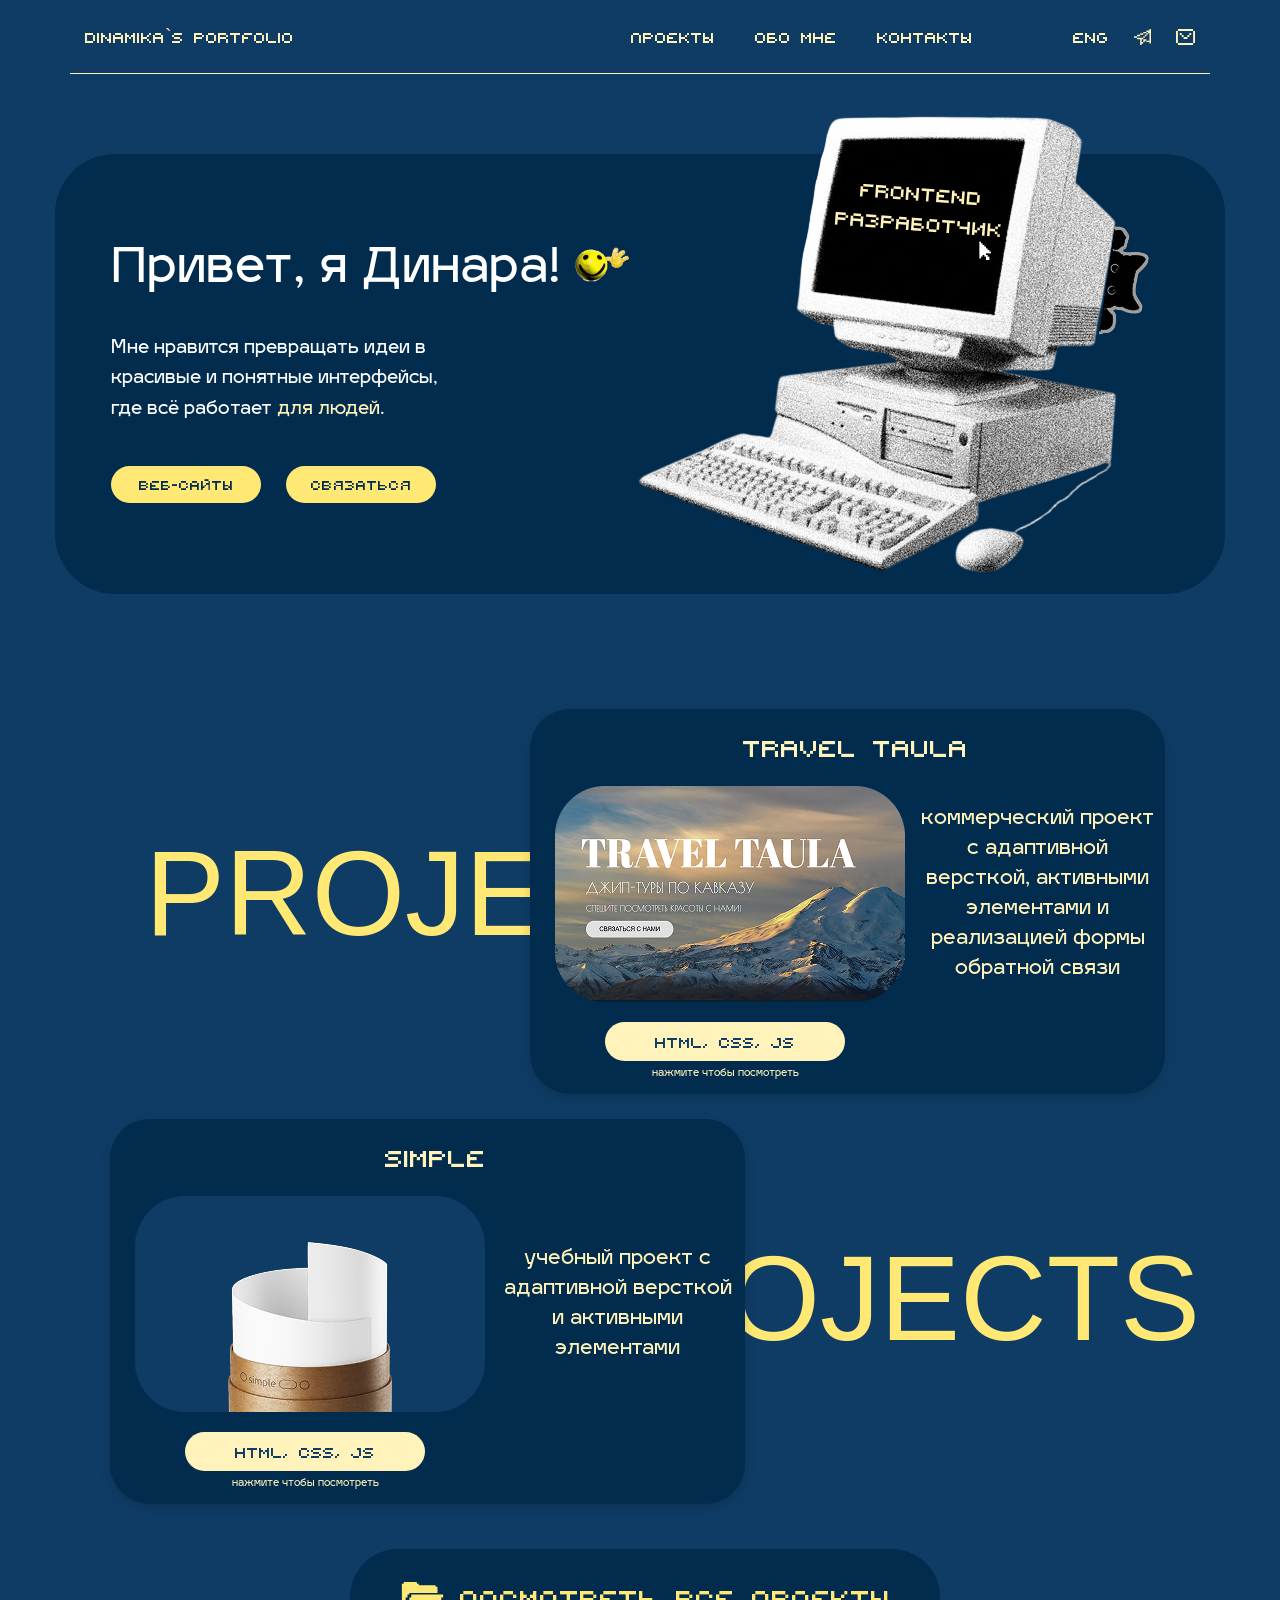
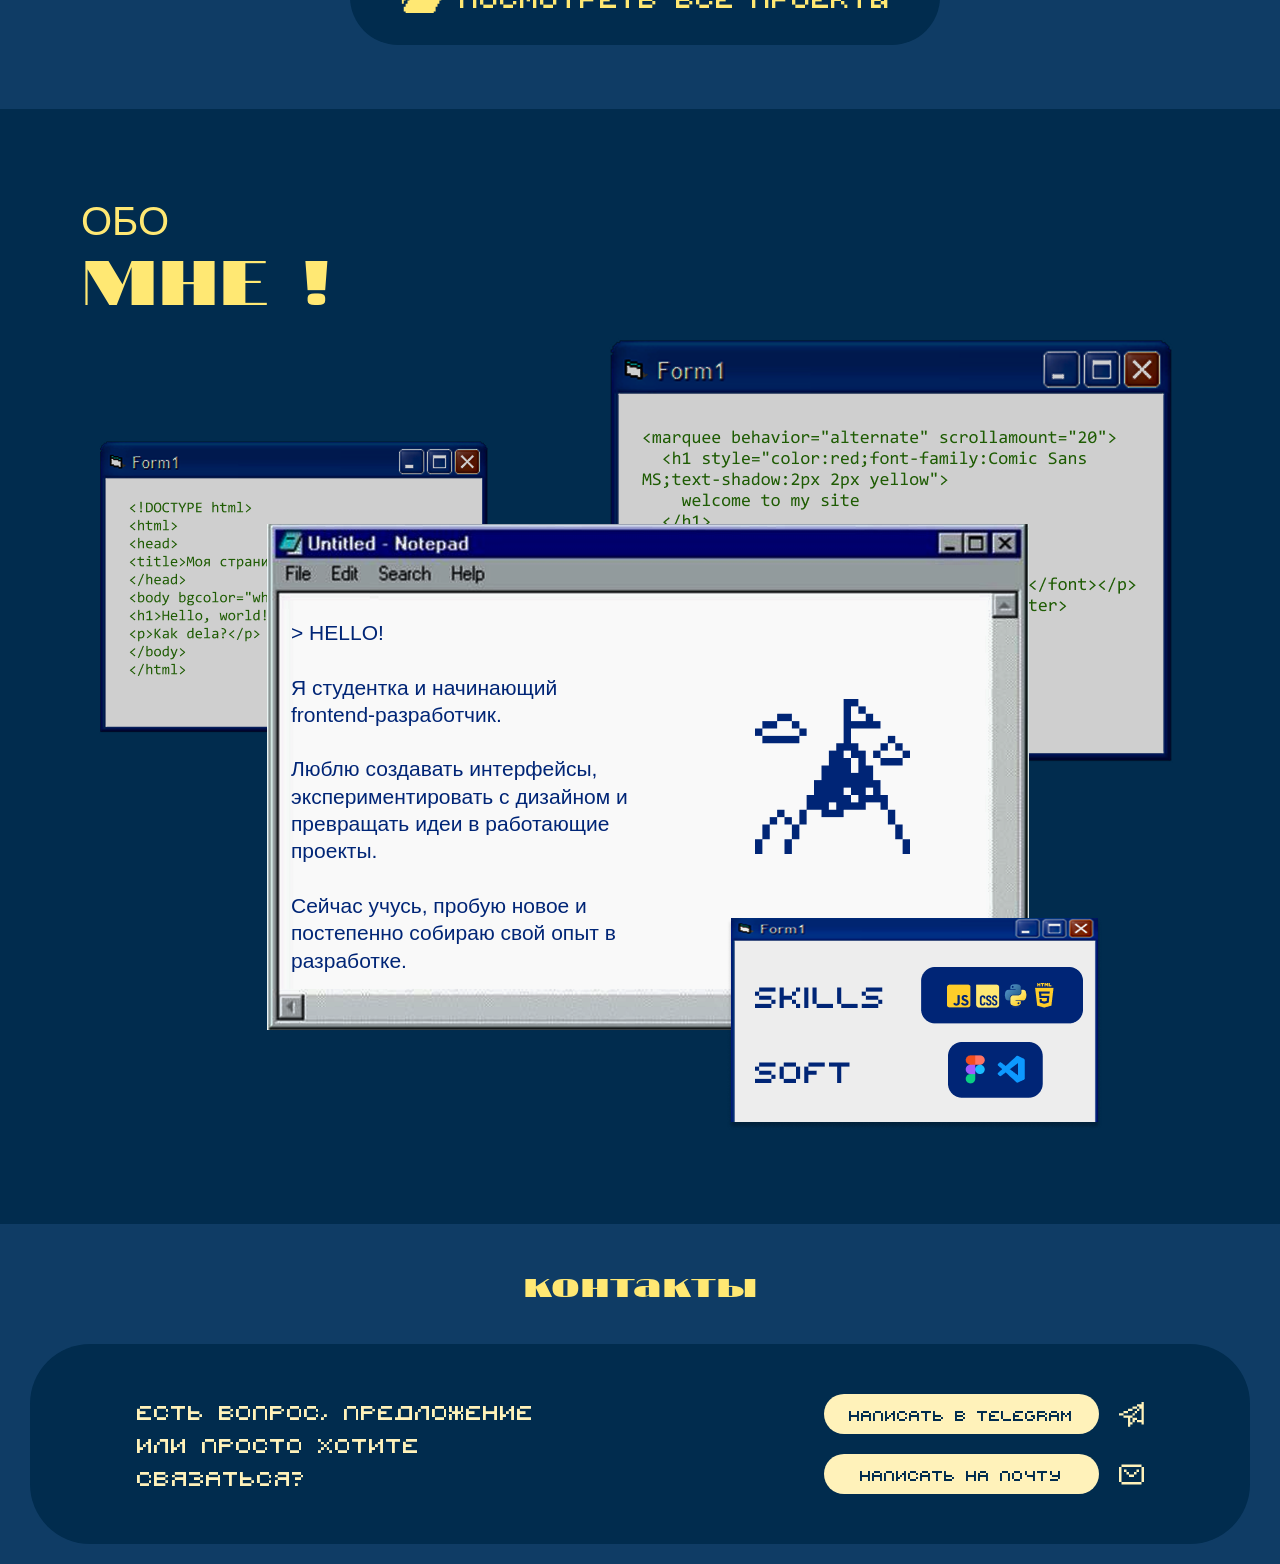
==== commit f17daf5b: "Обновление страниц портфолио" ====
--- a/index.html
+++ b/index.html
@@ -37,14 +37,14 @@
                         в красивые и понятные интерфейсы, 
                         где всё работает <span id="welcome-desc-span">для людей</span>.</p>
                     <div class="welcome-btns">
-                        <button class="welcome-btn">веб-сайты</button>
-                        <button class="welcome-btn">связаться</button>
+                        <a href="#projects_section"><button class="welcome-btn">веб-сайты</button></a>
+                        <a href="#contacts"><button class="welcome-btn">связаться</button></a>
                     </div>
                 </div>
                 <img src="IMAGES/PC.png" alt="PC" class="welcome-img">
             </div>
         </section>
-        <section class="projects">
+        <section class="projects" id="projects_section">
             <div class="container">
                 <h2 class="PROJECTS-title1">PROJECTS</h2>
                 <div class="project-card1">
@@ -106,15 +106,15 @@
                 <p class="contancts-desc">Есть вопрос, предложение<br>или просто хотите<br>связаться?</p>
                 <div class="contancts-btns">
                     <div class="contact-tg-btn">
-                        <svg width="37" height="37" viewBox="0 0 37 37" fill="none" xmlns="http://www.w3.org/2000/svg">
+                        <a href="https://t.me/wuqepo"><button class="tg-btn">написать в Telegram</button></a>
+                        <svg width="25" height="25" viewBox="0 0 37 37" fill="none" xmlns="http://www.w3.org/2000/svg">
   <path d="M33.3333 33.3333H36.6667V0H33.3333V3.33333H26.6667V6.66667H30V10H33.3333V26.6667H26.6667V30H33.3333V33.3333ZM0 20H6.66667V16.6667H0V20ZM13.3333 36.6667H16.6667V33.3333H20V30H16.6667V23.3333H20V20H6.66667V23.3333H13.3333V36.6667ZM6.66667 16.6667H13.3333V13.3333H6.66667V16.6667ZM20 30H23.3333V26.6667H26.6667V23.3333H20V30ZM20 20H23.3333V16.6667H20V20ZM13.3333 13.3333H20V10H13.3333V13.3333ZM23.3333 16.6667H26.6667V13.3333H23.3333V16.6667ZM20 10H26.6667V6.66667H20V10ZM26.6667 13.3333H30V10H26.6667V13.3333Z" fill="#FFF2BA" /></svg>
-                        <a href="https://t.me/wuqepo"><button class="tg-btn">написать в Telegram</button></a>
                     </div>
                     <div class="contact-mail-btn">
-                        <svg width="40" height="32" viewBox="0 0 40 32" fill="none" xmlns="http://www.w3.org/2000/svg">
+                        <a href="mailto:dinara.otarowa@yandex.ru"><button class="mail-btn">написать на почту</button></a>
+                        <svg width="25" height="25" viewBox="0 0 40 32" fill="none" xmlns="http://www.w3.org/2000/svg">
   <path d="M8 8H12V12H8V8ZM12 12H16V16H12V12ZM32 8H28V12H32V8ZM28 12H24V16H28V12ZM16 16H24V20H16V16ZM0 4H4V28H0V4ZM36 4H40V28H36V4ZM4 0H36V4H4V0ZM4 28H36V32H4V28Z" fill="#FFF2BA" />
                         </svg>
-                        <a href="mailto:dinara.otarowa@yandex.ru"><button class="mail-btn">написать на почту</button></a>
                     </div>
                 </div>
             </div>
--- a/style.css
+++ b/style.css
@@ -34,6 +34,10 @@
     --font-weight-regular: 400;
 }
 
+html{
+    scroll-behavior: smooth;
+}
+
 body {
     background-color: #0F3C65;
     margin:0;
@@ -424,13 +428,17 @@
     flex-direction: column;
     align-items: center;
     justify-content: center;
-    background-color: var(--3)
+    margin-bottom: 20px;
 }
 .contacts .container {
     display: flex;
     flex-direction: row;
     align-items: center;
     justify-content: center;
+
+    background-color: var(--3);
+    border-radius: 60px;
+
     gap: 290px;
     padding: 50px 55px 50px 55px;
 }
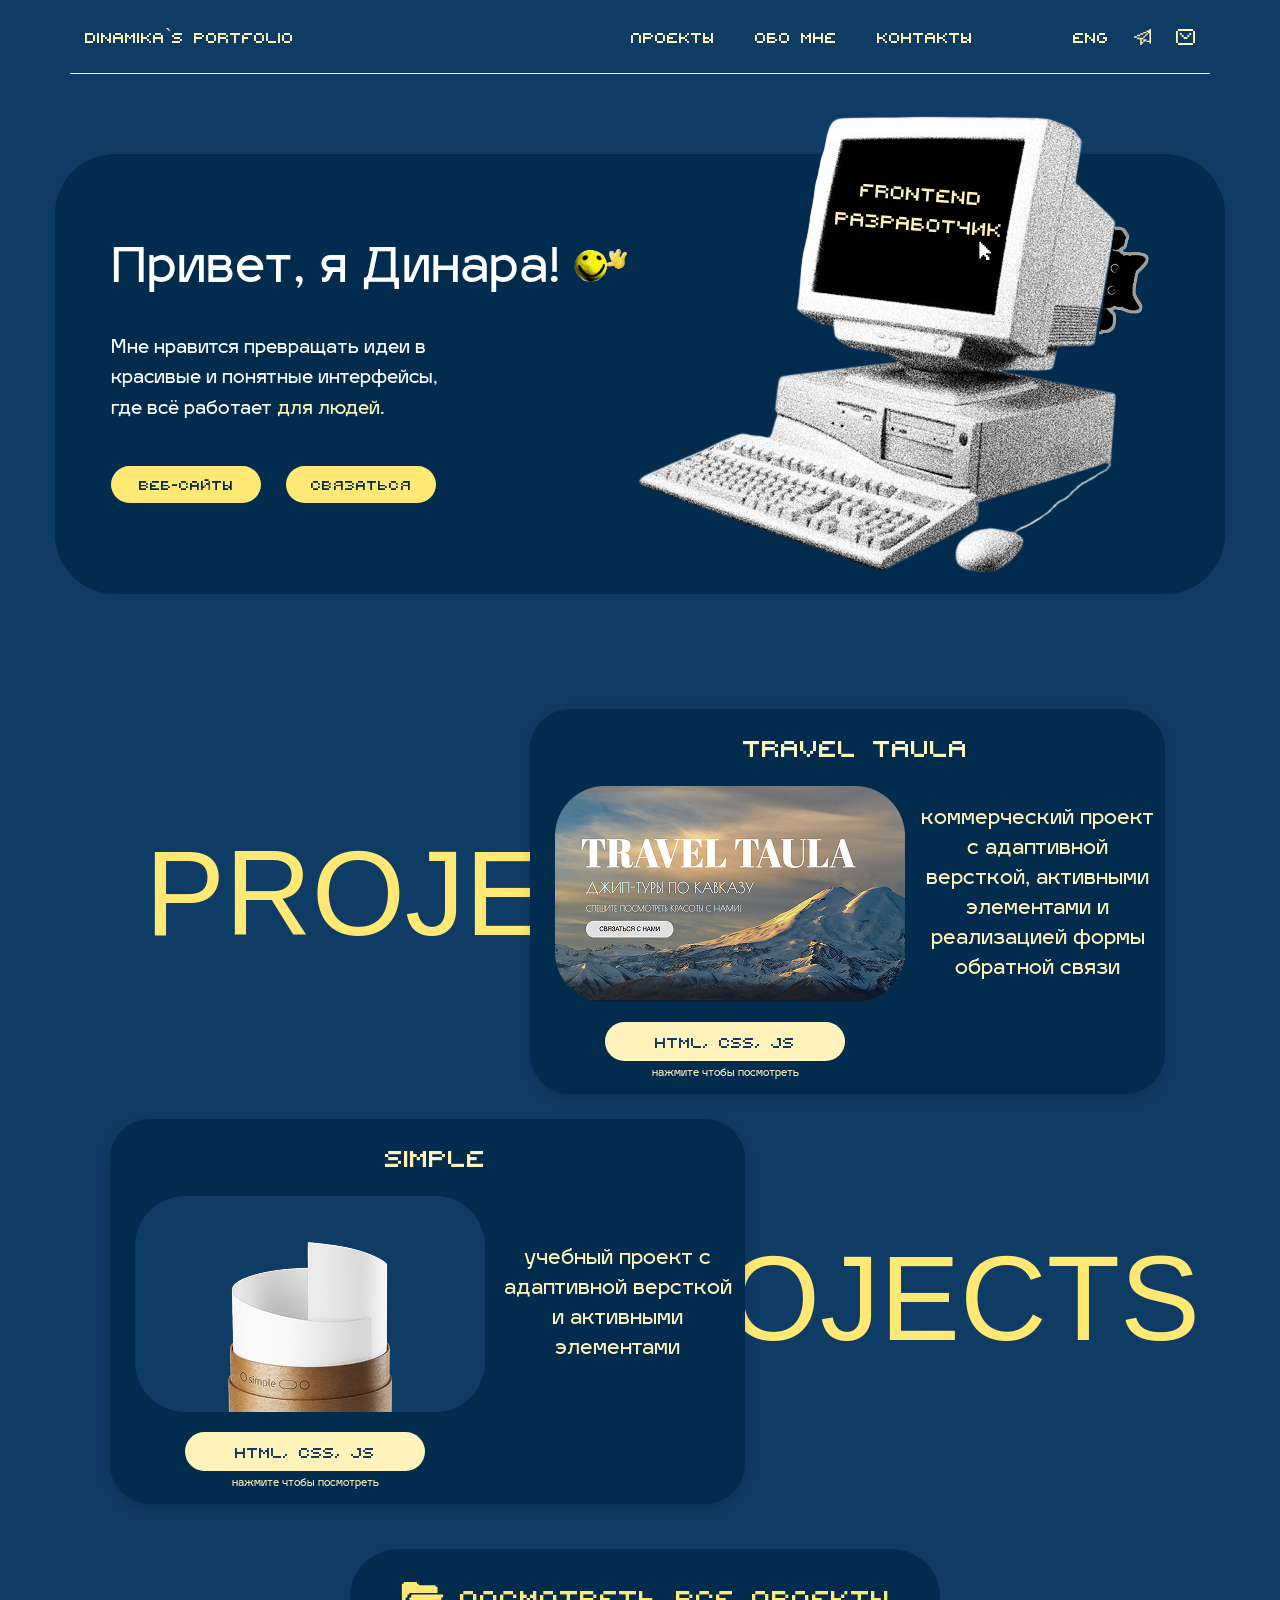
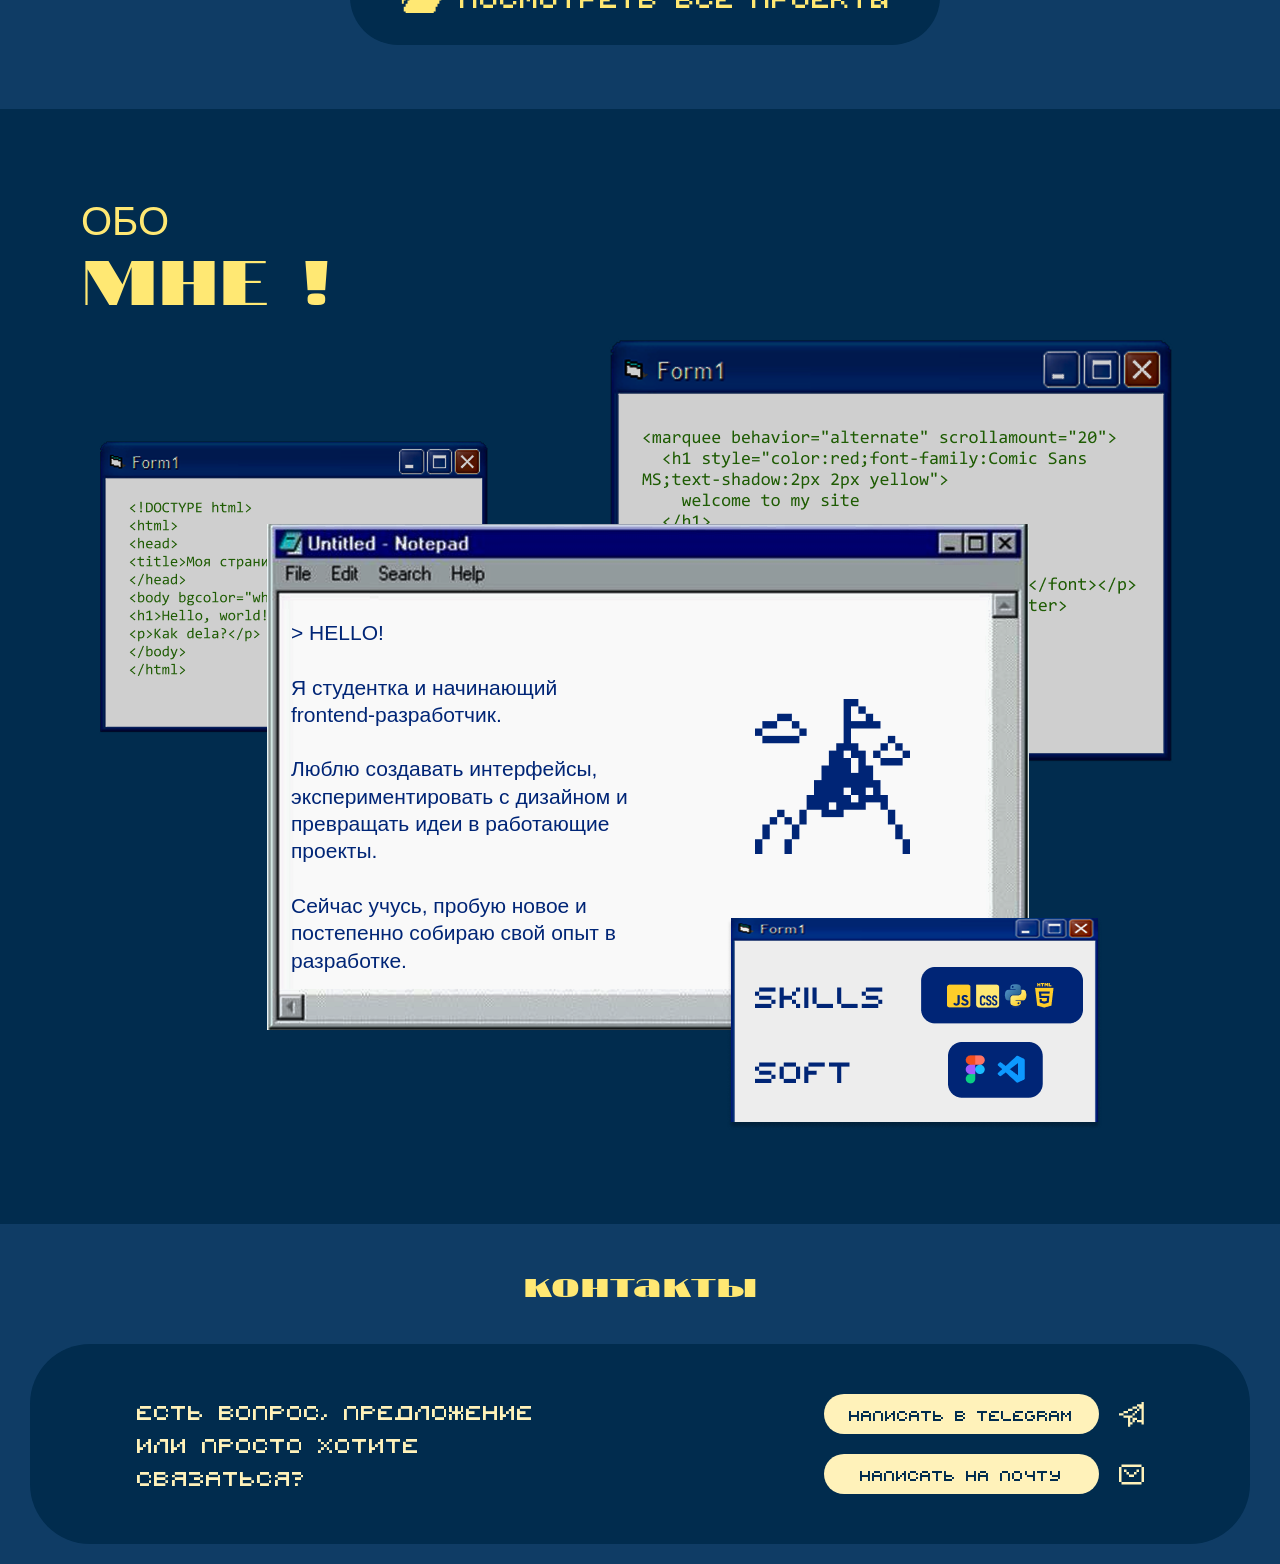
==== commit 2ad4b24e: "обновление сайта" ====
--- a/index.html
+++ b/index.html
@@ -54,7 +54,7 @@
                         <p class="card-desc">коммерческий проект с адаптивной версткой, активными элементами и реализацией формы обратной связи</p>
                     </div>
                     <div class="card-btns">
-                        <button class="card-btn">html, css, js</button>
+                        <a href="https://wuqepo.github.io/Gaev-Travel/"><button class="card-btn">html, css, js</button></a>
                         <p class="card-mini-desc">нажмите чтобы посмотреть</p>
                     </div>
                 </div>
@@ -69,7 +69,7 @@
                                     </p>
                     </div>
                     <div class="card-btns">                        
-                        <button class="card-btn">html, css, js</button>
+                        <a href="https://wuqepo.github.io/simple/"><button class="card-btn">html, css, js</button></a>
                         <p class="card-mini-desc">нажмите чтобы посмотреть</p>
                     </div>
                 </div>
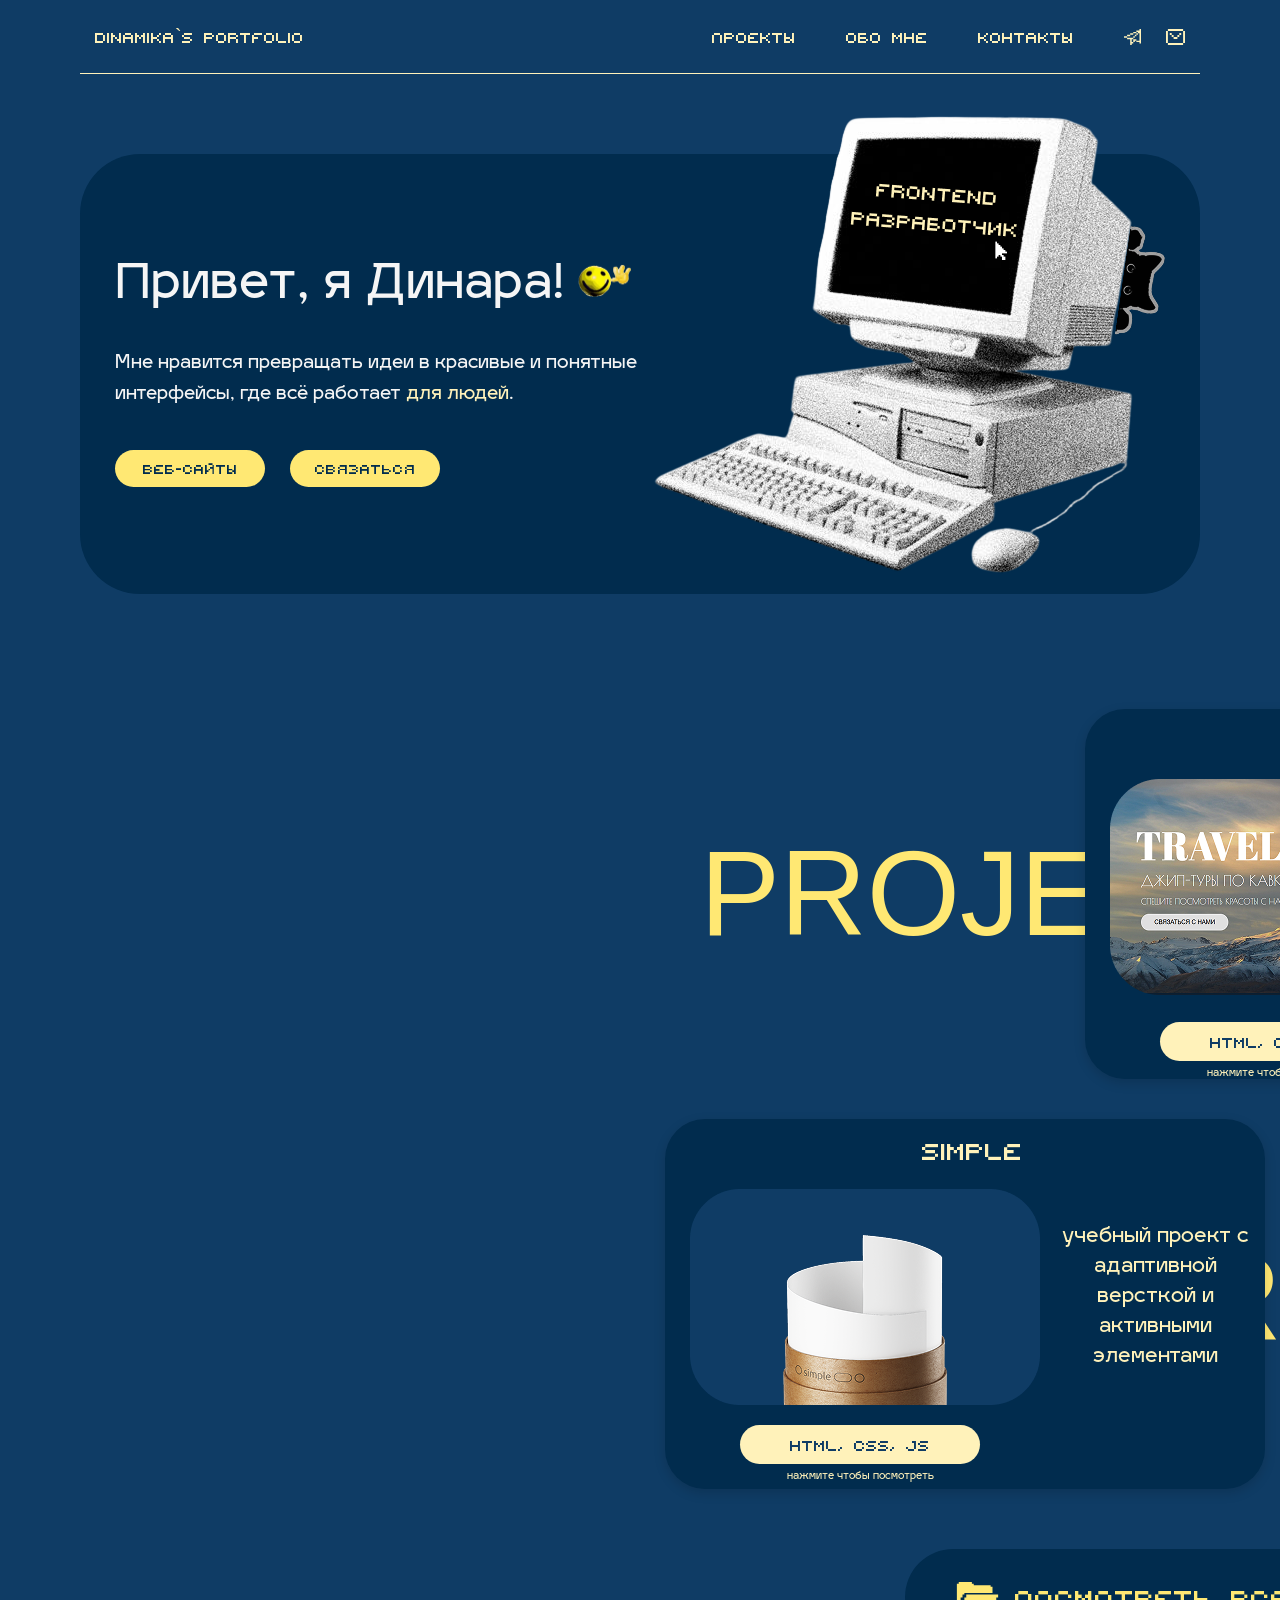
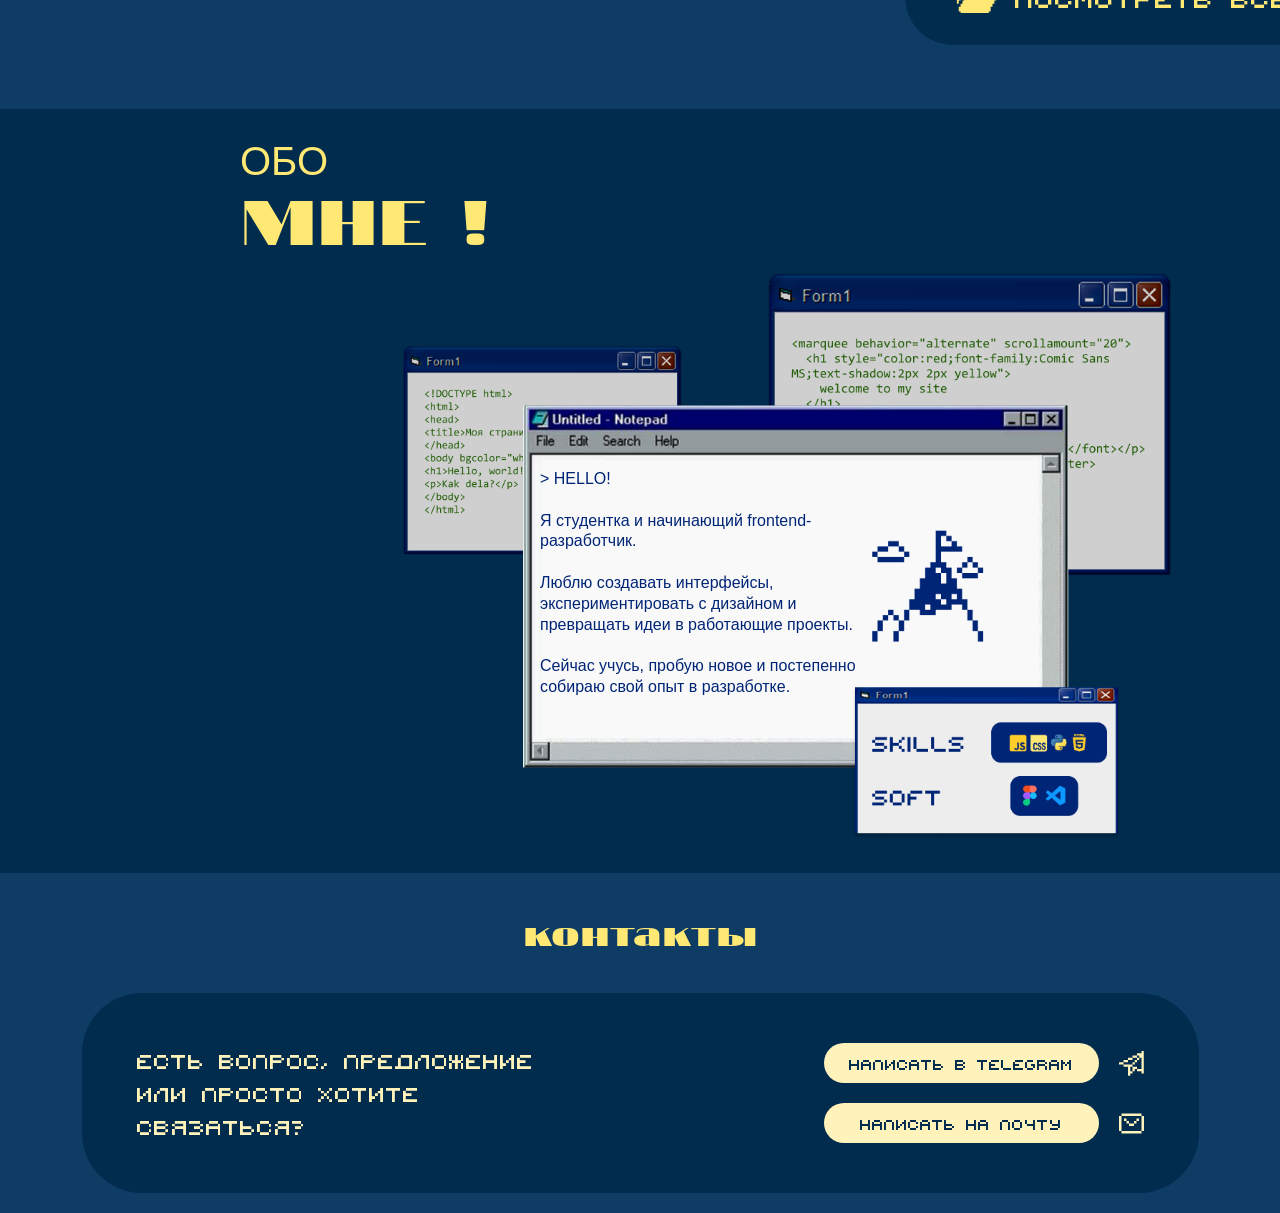
==== commit 27994c7d: "добавила адаптив для welcome и header" ====
--- a/index.html
+++ b/index.html
@@ -5,27 +5,29 @@
     <meta name="viewport" content="width=device-width, initial-scale=1.0">
     <title>Dinamika`s portfolio</title>
     <link rel="stylesheet" href="style.css">
+    <script src="script.js" defer></script>
 </head>
 <body>
     <header class="header">
         <div class="container">
             <h2 class="header-title">Dinamika`s portfolio</h2>
-            <div class="header-btns">
-                <nav class="header-orient-btns">
-                    <a href="projects.html" class="header-btn" id="header-text">Проекты</a>
-                    <a href="#aboutme" class="header-btn" id="header-text">Обо мне</a>
-                    <a href="#contacts" class="header-btn" id="header-text">Контакты</a>
-                </nav> 
-                <nav class="header-contact-btns"> 
-                    <a class="header-lang-a" id="header-text">ENG</a>
+            <nav class="header-orient-btns">
+                <button class="menu-btn">
+                        <span></span>
+                </button>
+                <ul class="menu-list">
+                    <li class="menu-item"><a class="menu-link" href="projects.html" class="header-btn" id="header-text">Проекты</a></li>
+                    <li class="menu-item"><a class="menu-link" href="#aboutme" class="header-btn" id="header-text">Обо мне</a></li>
+                    <li class="menu-item"><a class="menu-link" href="#contacts" class="header-btn" id="header-text">Контакты</a></li>
+                    <li class="menu-item"><div class="header-contact-btns">
+                        <!-- <a class="header-lang-a" id="header-text">ENG</a> -->
                     <a class="header-contact-btn" id="header-text" href="https://t.me/wuqepo"><svg width="17" height="16" viewBox="0 0 17 16" fill="none" xmlns="http://www.w3.org/2000/svg">
-  <path d="M15.4545 14.5455H17V0H15.4545V1.45455H12.3636V2.90909H13.9091V4.36364H15.4545V11.6364H12.3636V13.0909H15.4545V14.5455ZM0 8.72727H3.09091V7.27273H0V8.72727ZM6.18182 16H7.72727V14.5455H9.27273V13.0909H7.72727V10.1818H9.27273V8.72727H3.09091V10.1818H6.18182V16ZM3.09091 7.27273H6.18182V5.81818H3.09091V7.27273ZM9.27273 13.0909H10.8182V11.6364H12.3636V10.1818H9.27273V13.0909ZM9.27273 8.72727H10.8182V7.27273H9.27273V8.72727ZM6.18182 5.81818H9.27273V4.36364H6.18182V5.81818ZM10.8182 7.27273H12.3636V5.81818H10.8182V7.27273ZM9.27273 4.36364H12.3636V2.90909H9.27273V4.36364ZM12.3636 5.81818H13.9091V4.36364H12.3636V5.81818Z" fill="currentColor" />
-</svg></a>
+                    <path d="M15.4545 14.5455H17V0H15.4545V1.45455H12.3636V2.90909H13.9091V4.36364H15.4545V11.6364H12.3636V13.0909H15.4545V14.5455ZM0 8.72727H3.09091V7.27273H0V8.72727ZM6.18182 16H7.72727V14.5455H9.27273V13.0909H7.72727V10.1818H9.27273V8.72727H3.09091V10.1818H6.18182V16ZM3.09091 7.27273H6.18182V5.81818H3.09091V7.27273ZM9.27273 13.0909H10.8182V11.6364H12.3636V10.1818H9.27273V13.0909ZM9.27273 8.72727H10.8182V7.27273H9.27273V8.72727ZM6.18182 5.81818H9.27273V4.36364H6.18182V5.81818ZM10.8182 7.27273H12.3636V5.81818H10.8182V7.27273ZM9.27273 4.36364H12.3636V2.90909H9.27273V4.36364ZM12.3636 5.81818H13.9091V4.36364H12.3636V5.81818Z" fill="currentColor" /></svg></a>
                     <a class="header-contact-btn" id="header-text" href="mailto:dinara.otarowa@yandex.ru"><svg width="19" height="16" viewBox="0 0 19 16" fill="none" xmlns="http://www.w3.org/2000/svg">
-  <path d="M3.8 4H5.7V6H3.8V4ZM5.7 6H7.6V8H5.7V6ZM15.2 4H13.3V6H15.2V4ZM13.3 6H11.4V8H13.3V6ZM7.6 8H11.4V10H7.6V8ZM0 2H1.9V14H0V2ZM17.1 2H19V14H17.1V2ZM1.9 0H17.1V2H1.9V0ZM1.9 14H17.1V16H1.9V14Z" fill="currentColor" />
-</svg></a>
-                </nav>
-            </div>
+                    <path d="M3.8 4H5.7V6H3.8V4ZM5.7 6H7.6V8H5.7V6ZM15.2 4H13.3V6H15.2V4ZM13.3 6H11.4V8H13.3V6ZM7.6 8H11.4V10H7.6V8ZM0 2H1.9V14H0V2ZM17.1 2H19V14H17.1V2ZM1.9 0H17.1V2H1.9V0ZM1.9 14H17.1V16H1.9V14Z" fill="currentColor" /></svg></a>
+                        </div></li>
+                </ul>
+            </nav> 
         </div>
     </header>
     <main>
--- a/style.css
+++ b/style.css
@@ -35,7 +35,14 @@
 }
 
 html{
+    box-sizing: border-box;
     scroll-behavior: smooth;
+}
+
+*,
+*::after,
+*::before{
+	box-sizing: inherit;
 }
 
 body {
@@ -57,6 +64,11 @@
     margin: 0px;
 }
 
+img {
+    max-width: 100%; /* Картинка никогда не будет шире своего родителя */
+    height: auto;    /* Высота подстраивается автоматически, чтобы не было искажений */
+}
+
 a{
     color: #000000;
     text-decoration: none;
@@ -67,14 +79,21 @@
     color: #E8D88F;
 }
 
+ul {
+  list-style-type: none; /* Убирает маркеры (точки) */
+  margin: 0;             /* Убирает внешние отступы */
+  padding: 0;            /* Убирает внутренние отступы (стук) */
+}
+
 button {
     background: none;
     border: none;
     padding: 0;
 }
 .container{
-    padding: 0 15px 0 15px;
-    min-width: 1110px;
+    max-width: 1120px;
+    padding: 0 15px;
+    margin: 0 auto;
 }
 
 
@@ -89,18 +108,18 @@
 #header-text:hover{
     color: #E8D88F;
 }
-.header {
-    display: flex;
-    justify-content: center;
-    align-items: center;
-}
+
+.header{
+    margin-bottom: 80px;
+}
+
 .header .container {
     display: flex;
     flex-direction: row;
     align-items: center;
     justify-content: space-between;
     border-bottom: 1px solid var(--1);
-    padding: 25px 15px 25px 15px;
+    padding: 25px 15px;
 
 }
 .header-title {
@@ -114,10 +133,59 @@
     flex-direction: row;
     justify-content: space-between;
     align-items: center;
-    gap: 100px;
-}
-/* .header-btn {
-} */
+}
+.menu-list {
+    display: flex;
+    flex-direction: row;
+    justify-content: space-between;
+    align-items: center;
+    gap: 50px;
+}
+
+.menu-btn{
+    display: none;
+    justify-content: center;
+    align-items: center;
+    width: 35px;
+    height: 20px;
+    position: relative;
+    z-index: 10;
+}
+
+.menu-btn::after,
+.menu-btn::before{
+    content: '';
+    position: absolute;
+    left: 0;
+    right: 0;
+    height: 2px;
+    background-color: #fff2ba;
+}
+.menu-btn::after{
+    top: 0;
+}
+.menu-btn::before{
+    bottom: 0;
+}
+.menu-btn span{
+    height: 2px;
+    background-color: #fff2ba;
+    width: 100%;
+}
+
+.menu-btn.active span{
+    opacity: 0;
+}
+
+.menu-btn.active::after{
+    top: 50%;
+    transform: translateY(-50%) rotate(45deg);
+}
+.menu-btn.active::before{
+    bottom: 50%;
+    transform: translateY(50%) rotate(-45deg);
+}
+
 .header-contact-btns {
     display: flex;
     flex-direction: row;
@@ -147,14 +215,12 @@
     display: flex;
     align-items: center;
     justify-content: center;
-    margin-top: 80px;
 }
 .welcome .container {
     display: flex;
     flex-direction: row;
     justify-content: center;
     align-items: center;
-    width: 1140px;
     height: 440px;
     background-color: var(--3);
     border-radius: 60px;
@@ -163,12 +229,12 @@
     display: flex;
     flex-direction: column;
     gap: 40px;
+    margin-left: 20px;
 }
 .welcome-title {
     font-weight: 400;
     font-size: 48px;
-    text-align: center;
-    color: #fff;
+    color: #f5f5f5;
     font-family: var(--second-family);
 }
 .hi-img {
@@ -179,9 +245,8 @@
     font-weight: var(--font-weight-regular);
     font-size: 18px;
     line-height: 1.7;
-    color: #fff;
+    color: #f5f5f5;
     font-family: var(--second-family);
-    width: 350px;
 }
 .welcome-btns {
     display: flex;
@@ -377,7 +442,7 @@
     align-items: center;
     justify-content: center;
     background-color: var(--3);
-    padding: 90px 0 90px 0;
+    padding: 30px 0 30px 0;
 }
 .aboutme .container {
     position: relative;
@@ -394,16 +459,19 @@
 }
 .aboutme-bg-img {
     position: relative;
+    width: 800px;
+    height: auto;
+    left: 150px;
 }
 .about-me-text {
     position: absolute;
-    top: 420px;
-    left: 225px;
+    top: 330px;
+    left: 315px;
     width: 350px;
     height: 350px;
     font-family: var(--font3);
     font-weight: 400;
-    font-size: 21px;
+    font-size: 16px;
     line-height: 1.3;
     color: #002576;
 }
@@ -539,6 +607,12 @@
     );
     /* box-shadow: 0px 7px 4px 0 rgba(255, 242, 186, 0.21); /подсветка карточек, пока что уберу */
 }
+
+.dark-card:hover{
+    transform: translateY(2px);
+    box-shadow: 5px 5px 1px rgba(0, 0, 0, 0.2);
+}
+
 .title-card {
     font-family: var(--font-family);
     font-weight: 400;
@@ -621,4 +695,155 @@
     font-size: 20px;
     text-align: center;
     color: var(--3);
+}
+
+@media (max-width:1135px){
+    .welcome-title {
+        font-size: 35px;
+    }
+    .welcome-desc{
+        font-size: 13px;
+    }
+    .welcome-text{
+        gap: 15px;
+    }
+    .welcome-img{
+        width: 440px;
+    }
+    .welcome .container{
+        height: 350px;
+    }
+}
+@media (max-width:900px){
+    .welcome-title {
+        font-size: 30px;
+    }
+    .welcome-desc{
+        font-size: 15px;
+    }
+    .welcome-text{
+        gap: 13px;
+    }
+    .welcome-img{
+        width: 390px;
+    }
+    .welcome .container{
+        height: 300px;
+    }
+    .welcome-btns{
+        gap:18px
+    }
+    .welcome-btn{
+        width: 130px;
+    }
+}
+@media (max-width:800px) {
+    .menu-btn{
+    display: flex;
+    }
+    .menu-list{
+        position: absolute;
+        inset: 0;
+        background-color:#012c4e;
+        flex-direction: column;
+        justify-content: center;
+        align-items: center;
+        transform: translateY(-100%);
+        transition: transform .3s ease-in-out;
+    }
+    .menu-list.active{
+        transform: translateY(0);
+    }
+    .header-contact-btn svg {
+        width: 24px;  /* Новый размер */
+        height: 24px; /* Новый размер */
+    }
+    .welcome-img{
+        width: 330px;
+    }
+    .welcome .container {
+        height: 250px;
+    }
+}
+
+@media (max-width: 740px){
+    .welcome-title {
+        font-size: 25px;
+    }
+    .welcome-desc {
+        font-size: 10px;
+    }
+    .welcome-btn {
+        width: 100px;
+        font-size: 15px;
+        height: 30px;
+    }
+    .hi-img{
+        width:40px;
+    }
+}
+
+@media (max-width: 580px){
+    .welcome-img {
+        width: 290px;
+    }
+    .welcome .container {
+        height: 230px;
+    }
+}
+@media (max-width: 530px){
+    .welcome-img {
+        width: 230px;
+    }
+    .welcome-title {
+        font-size: 20px;
+    }
+    .welcome .container {
+        height: 190px;
+    }
+    .hi-img{
+        width:30px;
+    }
+    .welcome-btn {
+        width: 80px;
+        font-size: 11px;
+        height: 20px;
+    }
+}
+@media (max-width:500px){
+    .welcome-title {
+        font-size: 16px;
+    }
+}
+@media (max-width: 465px){
+    .welcome-img{
+        display: none;
+    }
+    .welcome-text{
+        align-items: center;
+    }
+    .welcome-title {
+        font-size: 30px;
+    }
+    .hi-img{
+        width: 35px;
+    }
+    .welcome-desc {
+        font-size: 13px;
+        width: 80%;
+        text-align: center;
+    }
+    .welcome-btn {
+        width: 100px;
+        font-size: 15px;
+        height: 30px;
+    }
+}
+@media (max-width: 360px){
+    .welcome-title {
+        font-size: 24px;
+    }
+    .welcome-desc{
+        font-size: 13px;
+    }
 }
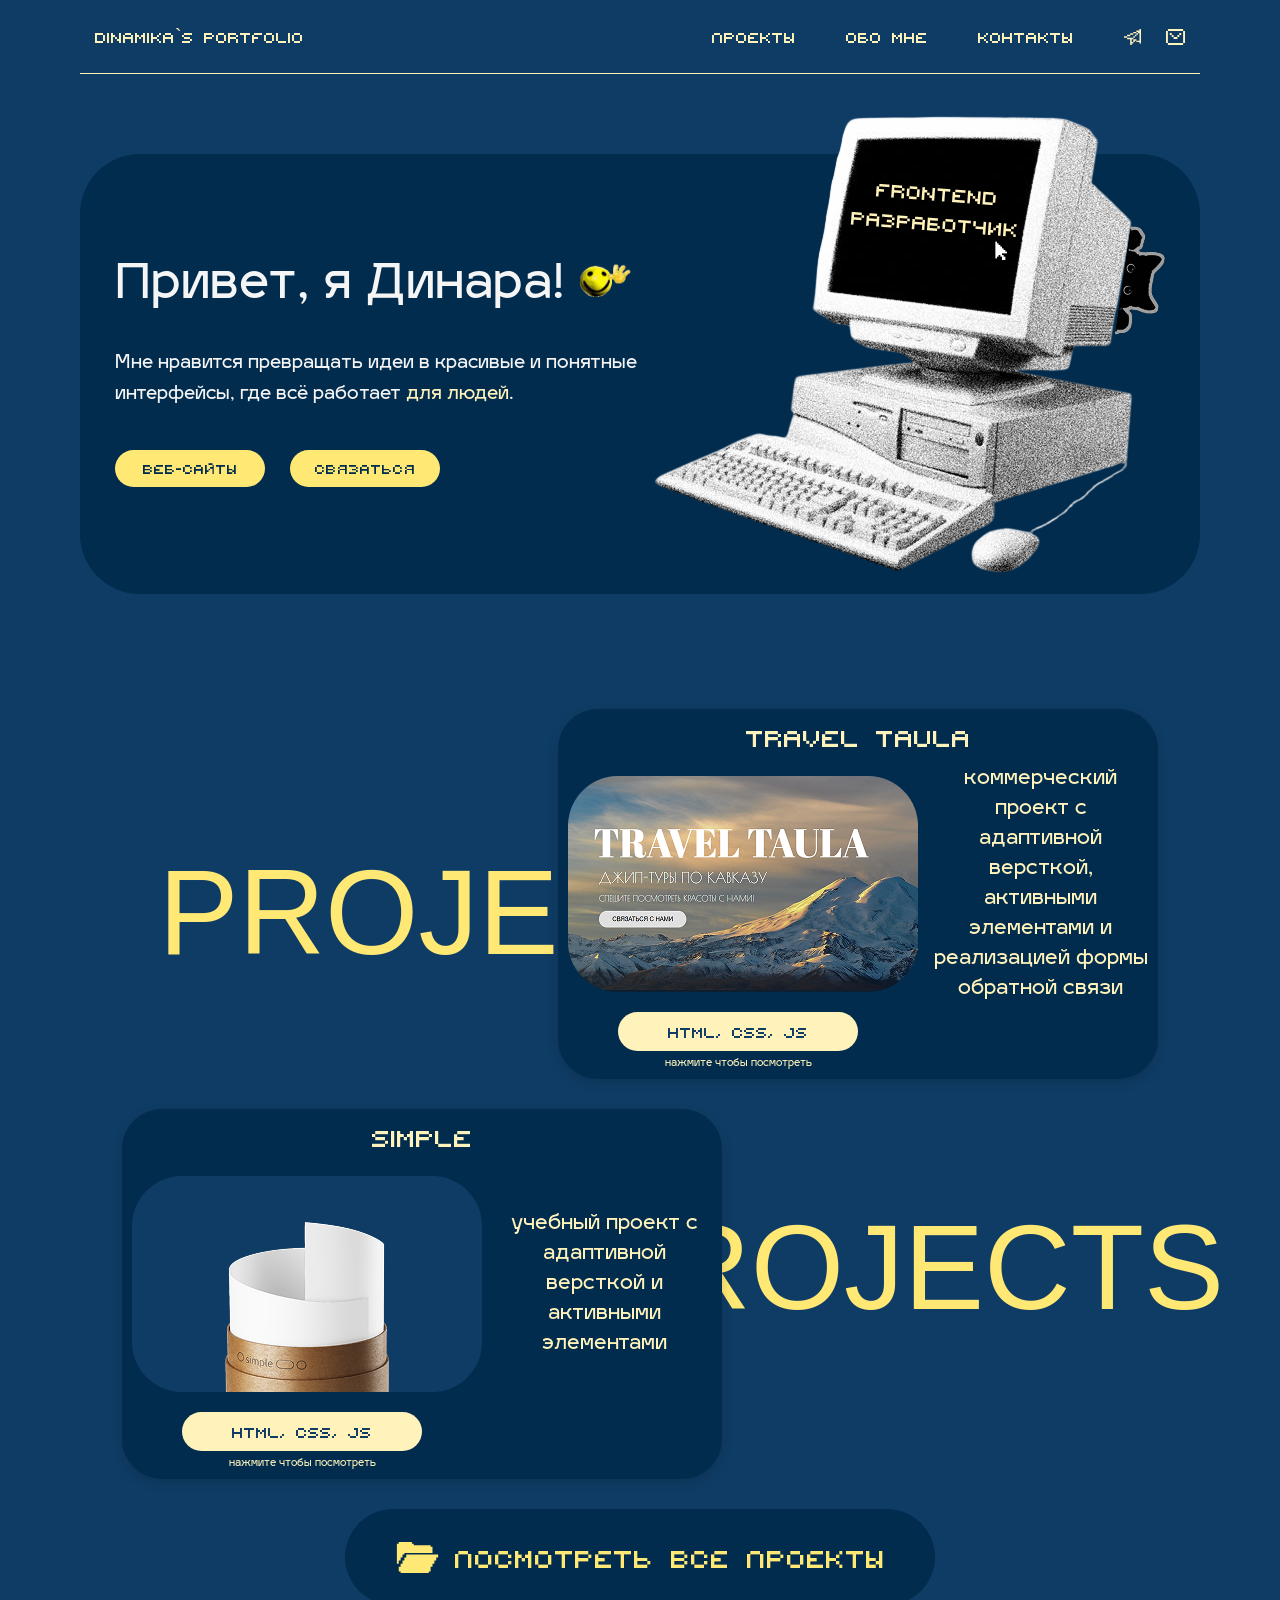
==== commit 5dd93877: "Адаптивка для секции Projects" ====
--- a/index.html
+++ b/index.html
@@ -81,7 +81,7 @@
                 </button>
             </div>
         </section>
-        <section class="aboutme" id='aboutme'>
+        <!-- <section class="aboutme" id='aboutme'>
             <div class="container">
                 <p class="aboutme-title">ОБО <br><span id="aboutme-title-part">МНЕ !</span></p>
                 <img src="IMAGES/about-bg.png" alt="img" class="aboutme-bg-img">
@@ -121,7 +121,7 @@
                 </div>
             </div>
         </section>
-    </main>
+    </main> -->
 </body>
 </html>
 
--- a/style.css
+++ b/style.css
@@ -111,6 +111,7 @@
 
 .header{
     margin-bottom: 80px;
+    
 }
 
 .header .container {
@@ -215,6 +216,7 @@
     display: flex;
     align-items: center;
     justify-content: center;
+    margin-bottom: 115px;
 }
 .welcome .container {
     display: flex;
@@ -277,24 +279,19 @@
     color: var(--1);
 }
 /* PROJECTS */
-.projects {
-    display: flex;
-    align-items: center;
-    justify-content: center;
-    margin-top: 115px;
-}
 .projects .container {
+    display: flex;
+    flex-direction: column;
+    align-items: center;
+    justify-content: center;
+    gap: 30px;
     position: relative;
-    min-height: 1000px;
-    /* display: flex;
-    flex-direction: column;
-    align-items: flex-end;
-    justify-content: center; */
 }
 .PROJECTS-title1 {
     position: absolute;
-    top: 115px;
-    left: 75px;
+    left: 45%;
+    bottom: 30%;
+    z-index: -1;
 
     font-family: var(--font4);
     font-weight: 400;
@@ -303,8 +300,9 @@
 }
 .PROJECTS-title2 {
     position: absolute;
-    top: 520px;
-    left: 490px;
+    left: 7%;
+    top: 15%;
+    z-index: -1;
 
     font-family: var(--font4);
     font-weight: 400;
@@ -313,16 +311,13 @@
     color: var(--5);
 }
 .project-card1 {
-    position: absolute;
-    top: 0;
-    left: 460px;
-    z-index: 1;
+    margin-left: 40%;
     
     display: flex;
     flex-direction: column;
     align-items: center;
     justify-content: center;
-    padding: 10px 10px 5px 25px;
+    padding: 15px 10px;
     width: 600px;
     height: 370px;
     background: var(--3);
@@ -334,16 +329,13 @@
     transform: translateY(2px);
 }
 .project-card2 {
-    position: absolute;
-    top: 410px;
-    left: 40px;
-    z-index: 1;
-
-    display: flex;
-    flex-direction: column;
-    align-items: center;
-    justify-content: center;
-    padding: 10px 10px 5px 25px;
+    margin-left: -40%;
+
+    display: flex;
+    flex-direction: column;
+    align-items: center;
+    justify-content: center;
+    padding: 15px 10px;
     width: 600px;
     height: 370px;
     background: var(--3);
@@ -409,10 +401,6 @@
     justify-content: center;
     align-items: center;
     gap: 15px;
-
-    position: absolute;
-    top: 840px;
-    left: 280px;
 
     font-family: var(--font-family);
     font-weight: 400;
@@ -702,7 +690,7 @@
         font-size: 35px;
     }
     .welcome-desc{
-        font-size: 13px;
+        font-size: 20px;
     }
     .welcome-text{
         gap: 15px;
@@ -712,6 +700,37 @@
     }
     .welcome .container{
         height: 350px;
+    }
+}
+@media (max-width: 1025px){
+    .welcome{
+        margin-bottom: 60px;
+    }
+
+
+    .PROJECTS-title1{
+        font-size: 100px;
+    }
+    .PROJECTS-title2{
+        font-size: 100px;
+        /* left: 15% */
+    }
+    .project-card1{
+        width: 500px;
+        height: 310px;
+        /* margin-left: 30%; */
+    }
+    .project-card2{
+        width: 500px;
+        height: 310px;
+        /* margin-left: -30%; */
+    }
+    .card-img{
+        width: 60%;
+        margin: 10px 0;
+    }
+    .card-desc{
+        font-size: 15px;
     }
 }
 @media (max-width:900px){
@@ -750,6 +769,7 @@
         align-items: center;
         transform: translateY(-100%);
         transition: transform .3s ease-in-out;
+        z-index: 9;
     }
     .menu-list.active{
         transform: translateY(0);
@@ -763,6 +783,48 @@
     }
     .welcome .container {
         height: 250px;
+    }
+
+    .PROJECTS-title1{
+        font-size: 70px;
+    }
+    .PROJECTS-title2{
+        font-size: 70px;
+    }
+    .project-card1{
+        width: 400px;
+        height: 247px;
+        margin-left: 30%;
+    }
+    .project-card2{
+        width: 400px;
+        height: 247px;
+        margin-left: -30%;
+    }
+    .card-img{
+        width: 60%;
+    }
+    .card-desc{
+        font-size: 10px;
+    }
+    .card-btn{
+        height: 30px;
+        width: 200px;
+        font-size: 20px;
+    }
+    .card-mini-desc{
+        font-size: 7px;
+    }
+    .projects-all-btn{
+        width: 400px;
+        height: 65px;
+        
+    }
+    .watch-all{
+        font-size: 24px;
+    }
+    .folder-icon{
+        width: 30px;
     }
 }
 
@@ -783,6 +845,42 @@
     }
 }
 
+@media (max-width: 600px){
+    .PROJECTS-title1{
+        font-size: 60px;
+    }
+    .PROJECTS-title2{
+        font-size: 60px;
+    }
+    .project-card1{
+        width: 320px;
+        height: 197px;
+        margin-left: 30%;
+    }
+    .project-card2{
+        width: 320px;
+        height: 197px;
+        margin-left: -30%;
+    }
+    .card-title{
+        font-size: 25px;
+    }
+    .card-img{
+        width: 60%;
+    }
+    .card-desc{
+        font-size: 8px;
+    }
+    .card-btn{
+        height: 25px;
+        width: 170px;
+        font-size: 17px;
+    }
+    .card-mini-desc{
+        font-size: 5px;
+    }
+}
+
 @media (max-width: 580px){
     .welcome-img {
         width: 290px;
@@ -809,7 +907,21 @@
         font-size: 11px;
         height: 20px;
     }
-}
+    .header {
+        margin-bottom: 40px;
+    }
+
+}
+
+@media (max-width:520px){
+    .PROJECTS-title1{
+        font-size: 50px;
+    }    
+    .PROJECTS-title2 {
+        font-size: 50px;
+    }
+}
+
 @media (max-width:500px){
     .welcome-title {
         font-size: 16px;
@@ -839,6 +951,38 @@
         height: 30px;
     }
 }
+@media (max-width: 450px){
+    .projects-all-btn {
+        width: 350px;
+        height: 55px;
+    }
+    .watch-all {
+        font-size: 20px;
+    }
+    .project-card1 {
+        width: 270px;
+        height: 167px;
+    }
+    .project-card2 {
+        width: 270px;
+        height: 167px;
+    }
+    .PROJECTS-title1{
+        font-size: 40px;
+        left: 50%;
+    }    
+    .PROJECTS-title2 {
+        font-size: 40px;
+    }
+    .card-img {
+        width: 45%;
+    }
+    .card-btn {
+        width: 150px;
+        font-size: 15px;
+    }
+}
+
 @media (max-width: 360px){
     .welcome-title {
         font-size: 24px;
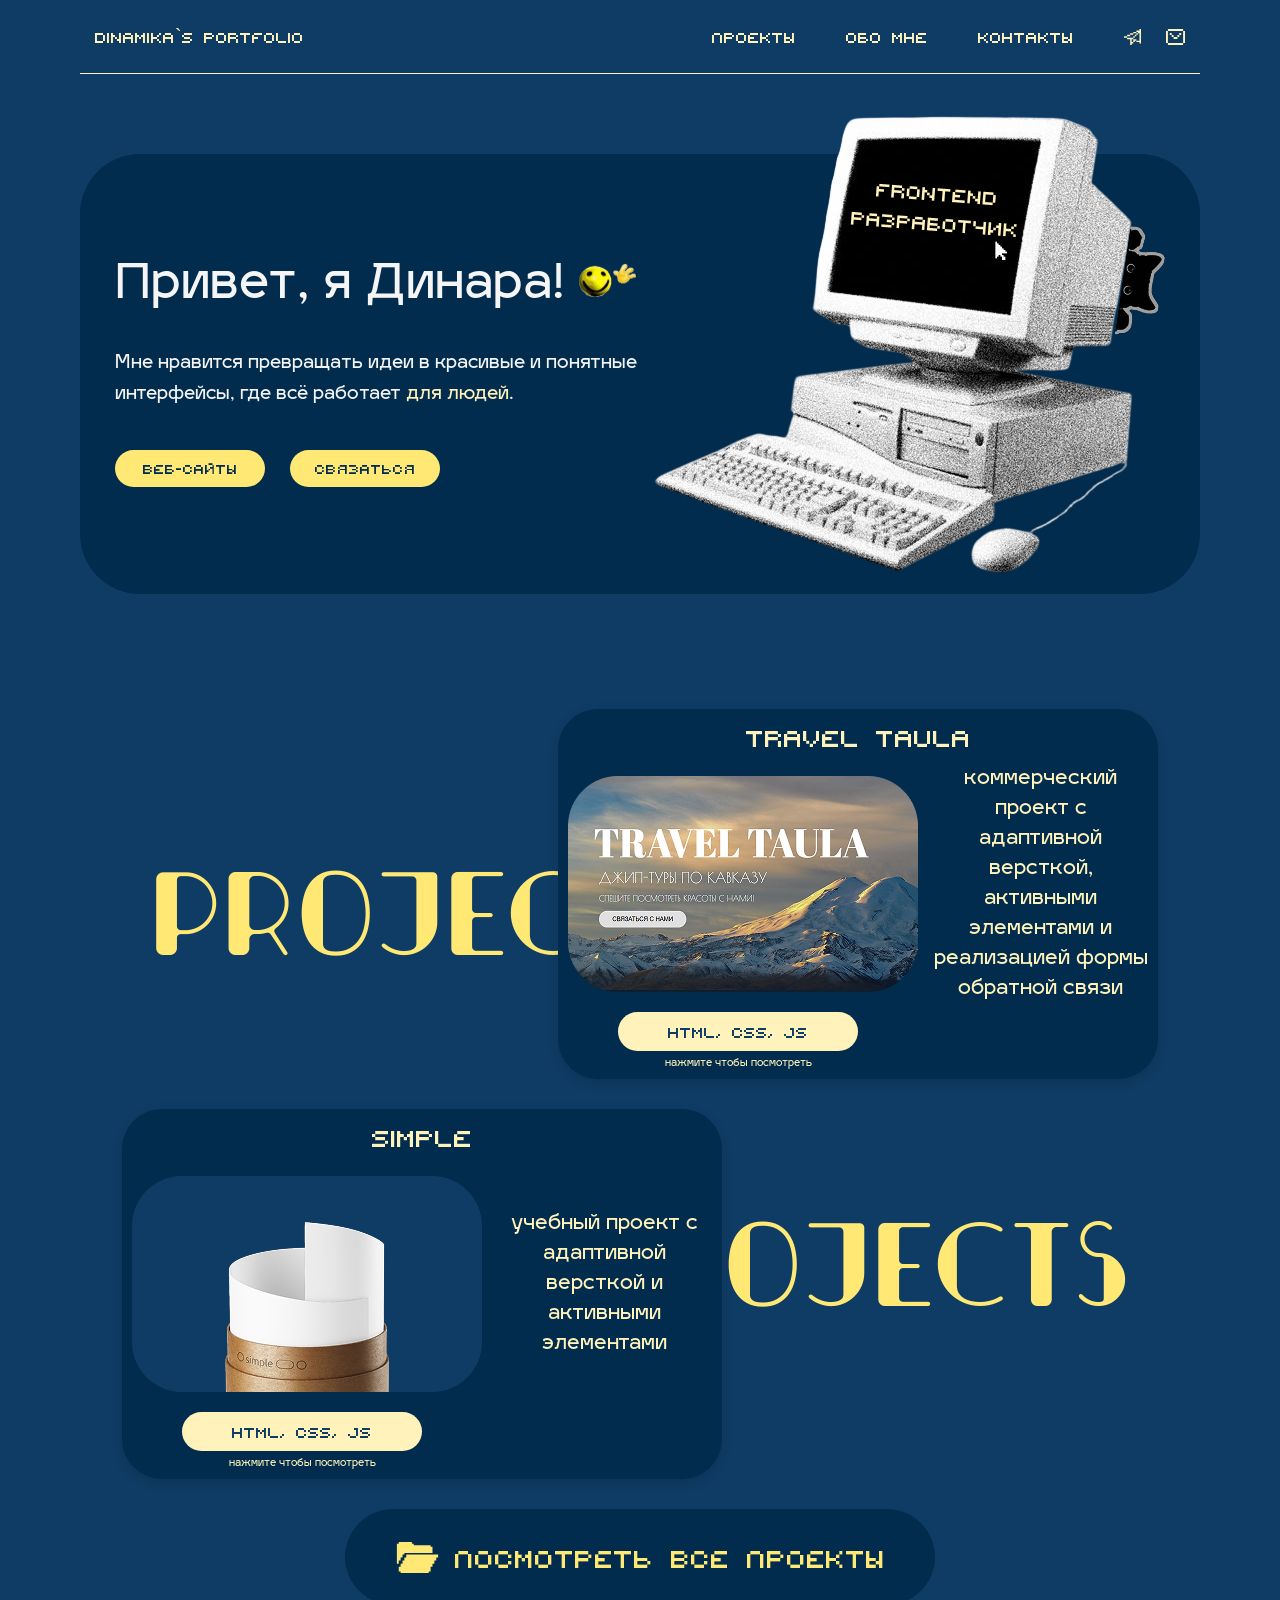
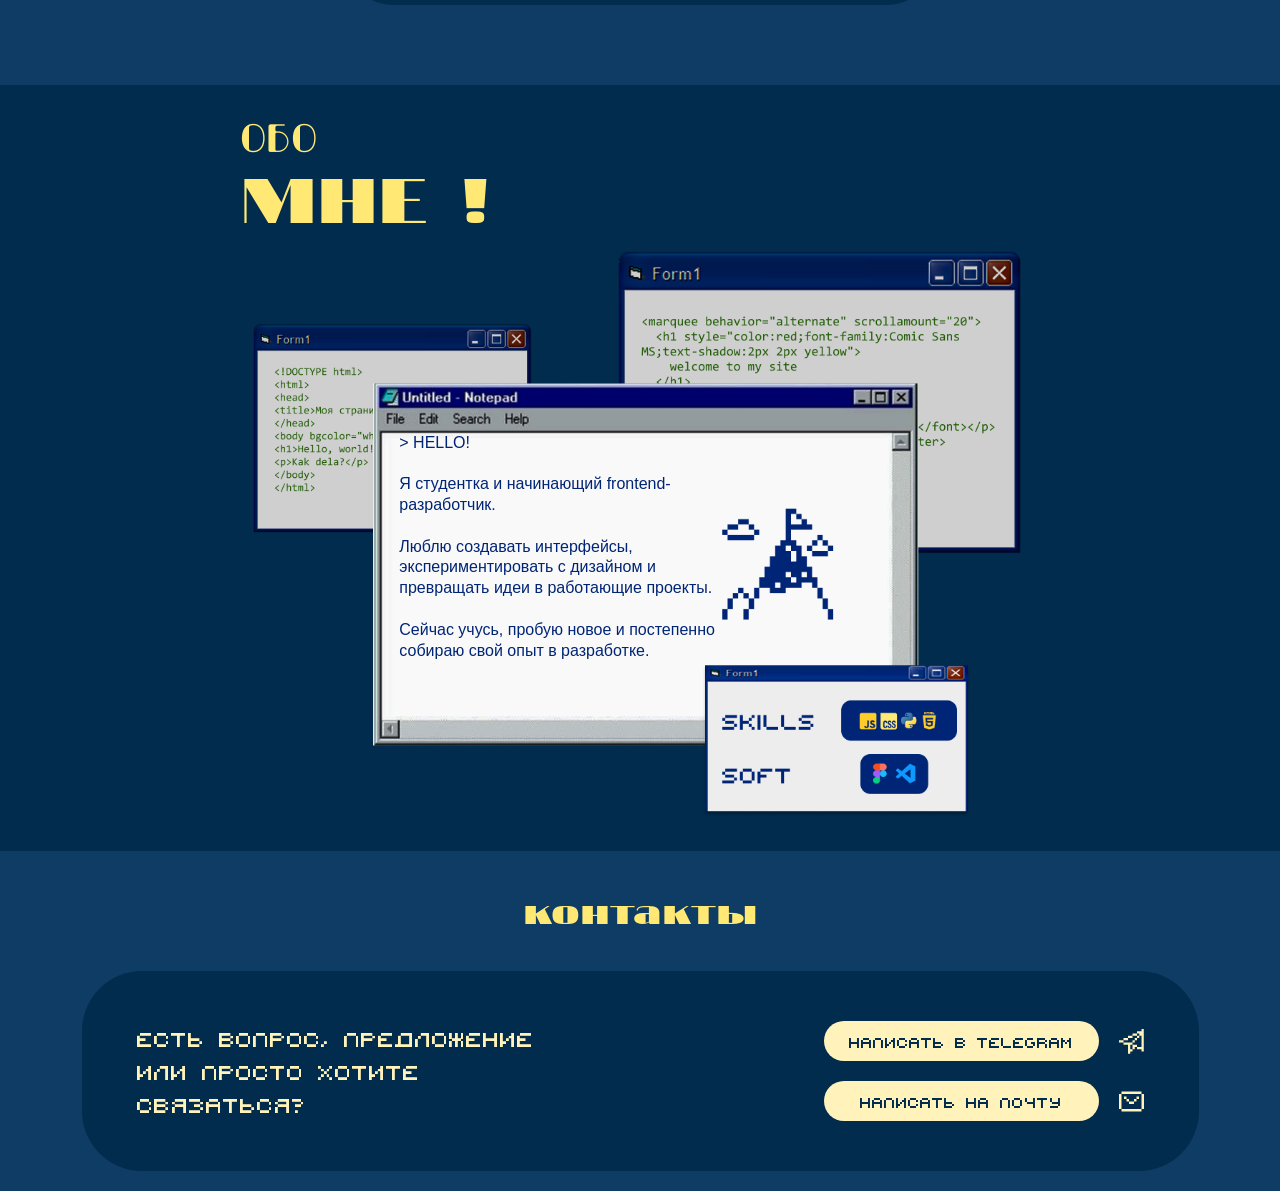
==== commit 2f16b34d: "Добавила адаптив для секций Projects и AboutMe" ====
--- a/index.html
+++ b/index.html
@@ -81,7 +81,7 @@
                 </button>
             </div>
         </section>
-        <!-- <section class="aboutme" id='aboutme'>
+        <section class="aboutme" id='aboutme'>
             <div class="container">
                 <p class="aboutme-title">ОБО <br><span id="aboutme-title-part">МНЕ !</span></p>
                 <img src="IMAGES/about-bg.png" alt="img" class="aboutme-bg-img">
@@ -121,7 +121,7 @@
                 </div>
             </div>
         </section>
-    </main> -->
+    </main>
 </body>
 </html>
 
--- a/style.css
+++ b/style.css
@@ -18,7 +18,12 @@
     font-weight: normal;
     font-style: normal;
 }
-
+@font-face {
+    font-family: 'Bondi';
+    src: url('FONTS/bondi.otf') format('opentype');
+    font-weight: normal;
+    font-style: normal;
+}
 
 :root {
     --5: #FFE873;
@@ -147,8 +152,8 @@
     display: none;
     justify-content: center;
     align-items: center;
-    width: 35px;
-    height: 20px;
+    width: 30px;
+    height: 18px;
     position: relative;
     z-index: 10;
 }
@@ -279,13 +284,16 @@
     color: var(--1);
 }
 /* PROJECTS */
+.projects{
+    margin-bottom: 80px;
+    position: relative;
+}
 .projects .container {
     display: flex;
     flex-direction: column;
     align-items: center;
     justify-content: center;
     gap: 30px;
-    position: relative;
 }
 .PROJECTS-title1 {
     position: absolute;
@@ -293,18 +301,18 @@
     bottom: 30%;
     z-index: -1;
 
-    font-family: var(--font4);
+    font-family: 'Bondi';
     font-weight: 400;
     font-size: 120px;
     color: var(--5);
 }
 .PROJECTS-title2 {
     position: absolute;
-    left: 7%;
+    right: 45%;
     top: 15%;
     z-index: -1;
 
-    font-family: var(--font4);
+    font-family: 'Bondi';
     font-weight: 400;
     font-size: 120px;
     text-align: center;
@@ -436,7 +444,7 @@
     position: relative;
 }
 .aboutme-title {
-    font-family: var(--font4);
+    font-family: 'Bondi';
     font-weight: 400;
     font-size: 40px;
     color: var(--5);
@@ -446,17 +454,14 @@
     font-size: 55px;
 }
 .aboutme-bg-img {
-    position: relative;
     width: 800px;
     height: auto;
-    left: 150px;
 }
 .about-me-text {
     position: absolute;
-    top: 330px;
-    left: 315px;
+    top: 45%;
+    left: 21%;
     width: 350px;
-    height: 350px;
     font-family: var(--font3);
     font-weight: 400;
     font-size: 16px;
@@ -755,6 +760,21 @@
     .welcome-btn{
         width: 130px;
     }
+
+    .about-me-text{
+        top: 47%;
+        font-size: 12px;
+        width: 40%;
+    }
+    .aboutme-bg-img {
+        width: 600px;
+    }   
+    .aboutme-title{
+        font-size: 30px;
+    }
+    #aboutme-title-part {
+        font-size: 45px;
+    }
 }
 @media (max-width:800px) {
     .menu-btn{
@@ -774,6 +794,9 @@
     .menu-list.active{
         transform: translateY(0);
     }
+    .header .container{
+        padding: 15px 20px;
+    }
     .header-contact-btn svg {
         width: 24px;  /* Новый размер */
         height: 24px; /* Новый размер */
@@ -844,7 +867,13 @@
         width:40px;
     }
 }
-
+@media (max-width: 610px){
+    .about-me-text {
+        top: 48%;
+        font-size: 10px;
+        width: 39%;
+    }
+}
 @media (max-width: 600px){
     .PROJECTS-title1{
         font-size: 60px;
@@ -909,6 +938,9 @@
     }
     .header {
         margin-bottom: 40px;
+    }
+    .header-title{
+        font-size: 16px;
     }
 
 }
@@ -926,28 +958,43 @@
     .welcome-title {
         font-size: 16px;
     }
+    .aboutme-title {
+        font-size: 20px;
+    }
+    #aboutme-title-part {
+        font-size: 30px;
+    }
+    .about-me-text{
+        top: 45%;
+        font-size: 9px;
+    }
 }
 @media (max-width: 465px){
+    .welcome .container {
+        height: 300px;
+    }
+
     .welcome-img{
         display: none;
     }
     .welcome-text{
         align-items: center;
+        gap: 25px;
     }
     .welcome-title {
-        font-size: 30px;
+        font-size: 32px;
     }
     .hi-img{
         width: 35px;
     }
     .welcome-desc {
-        font-size: 13px;
+        font-size: 15px;
         width: 80%;
         text-align: center;
     }
     .welcome-btn {
-        width: 100px;
-        font-size: 15px;
+        width: 120px;
+        font-size: 17px;
         height: 30px;
     }
 }
@@ -981,8 +1028,26 @@
         width: 150px;
         font-size: 15px;
     }
-}
-
+
+    .about-me-text {
+        top: 46%;
+        font-size: 8px;
+    }
+}
+@media (max-width: 410px){
+    .about-me-text{
+        font-size: 7px;
+        top: 47%;
+    }
+}
+@media (max-width: 400px){
+    .welcome-title{
+        font-size: 29px;
+    }
+    .welcome-text{
+        gap: 30px;
+    }
+}
 @media (max-width: 360px){
     .welcome-title {
         font-size: 24px;
